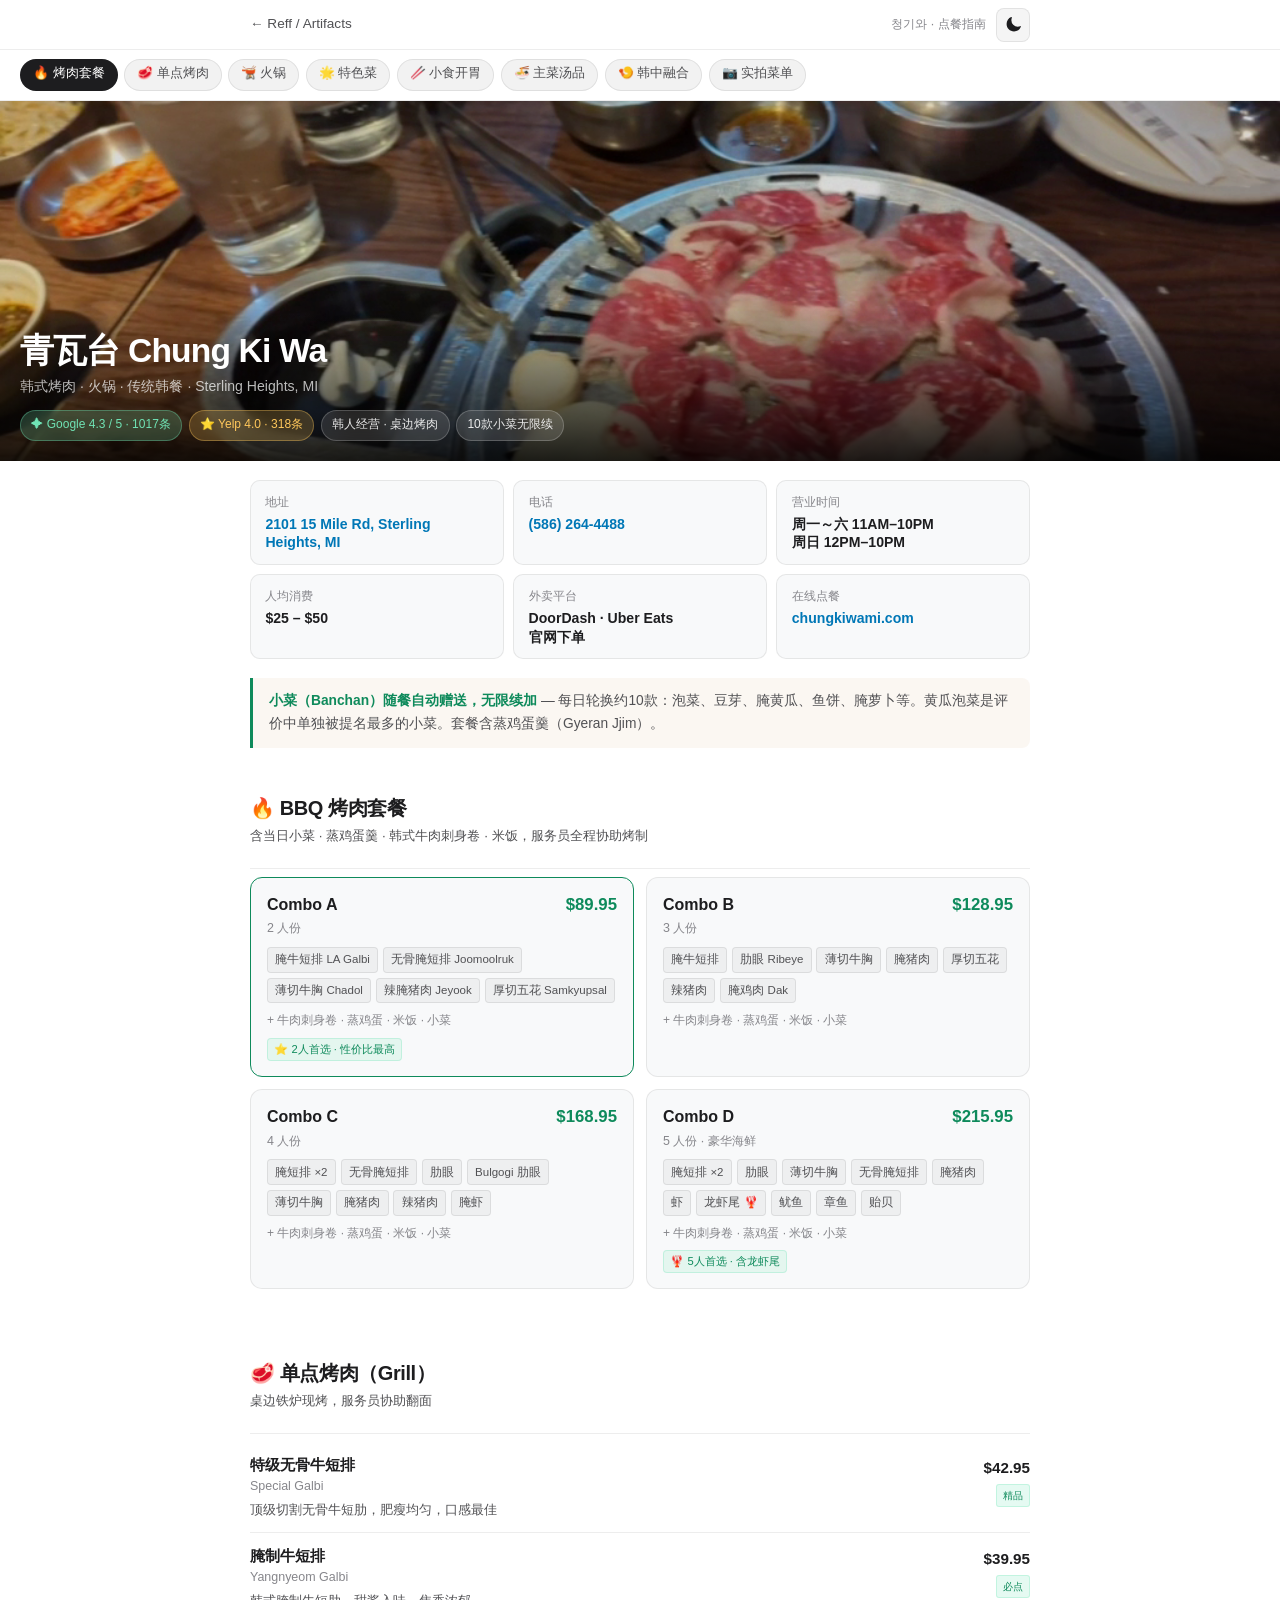
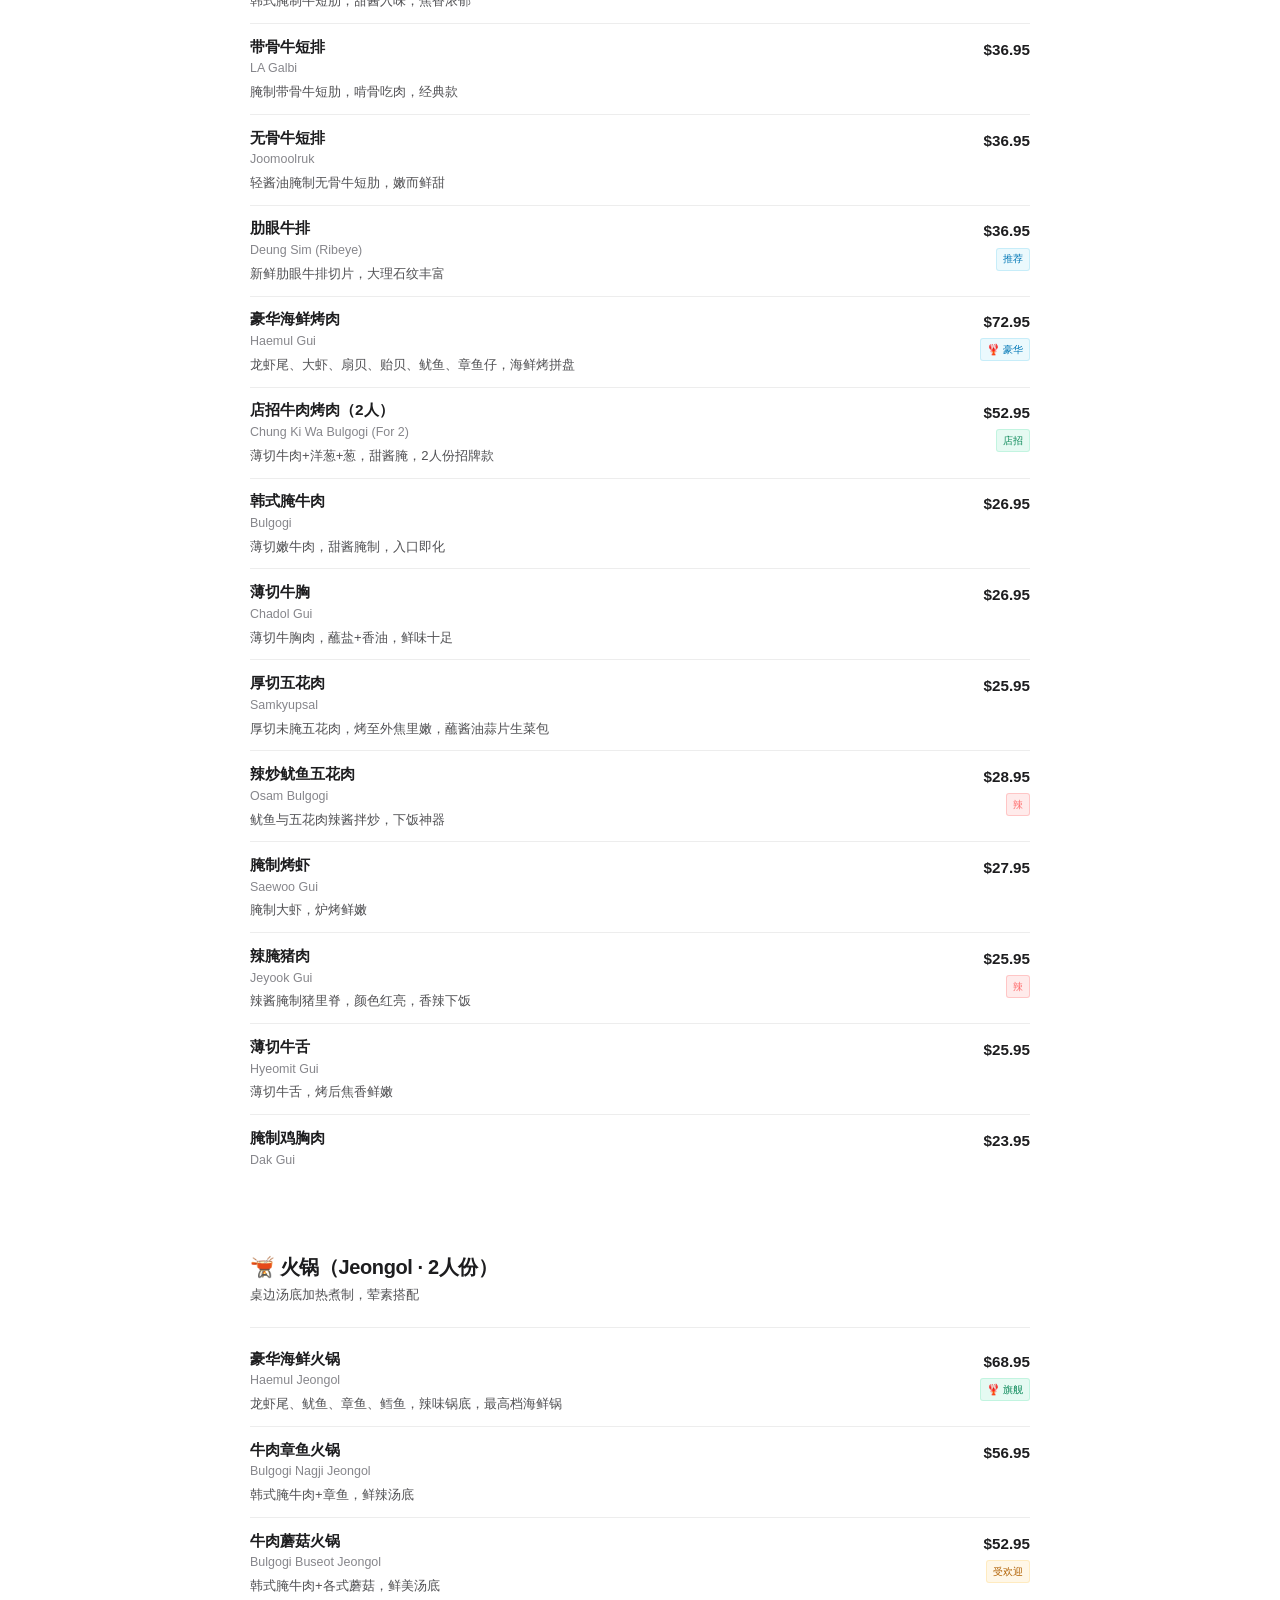
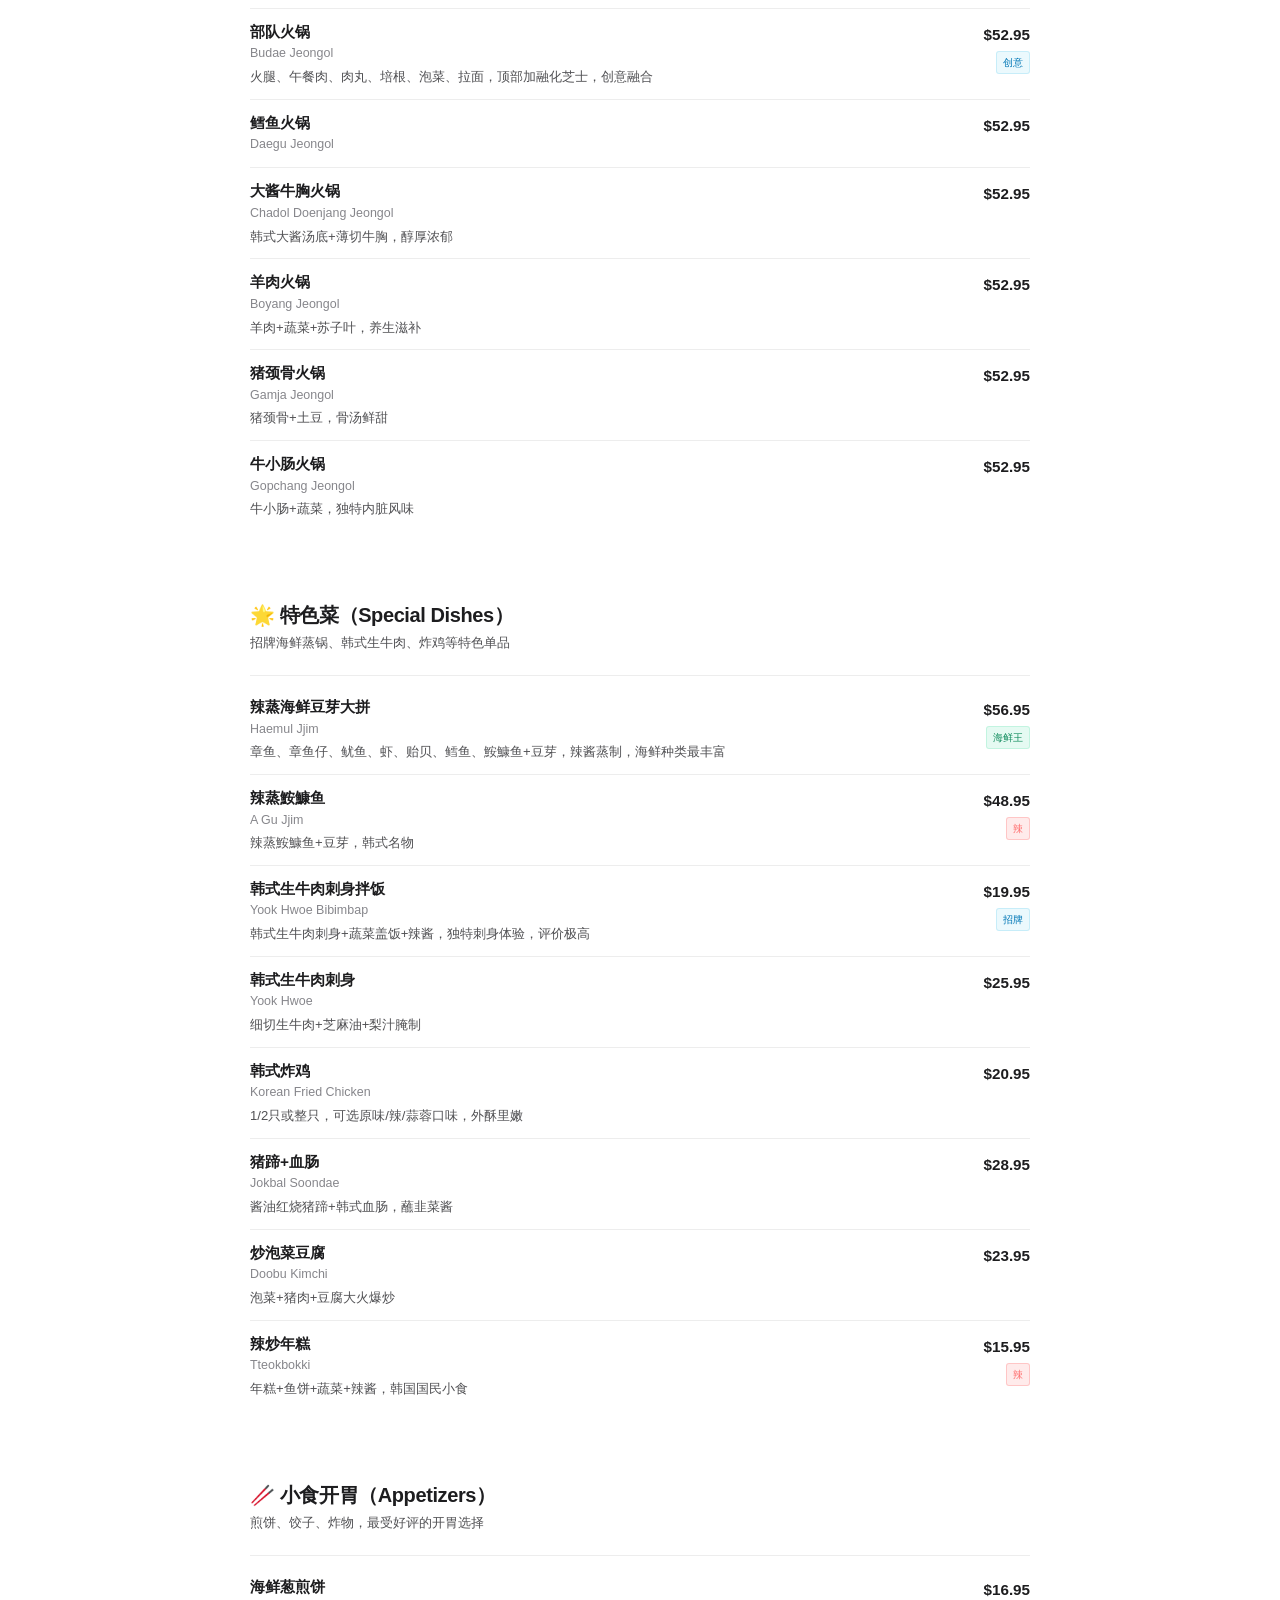
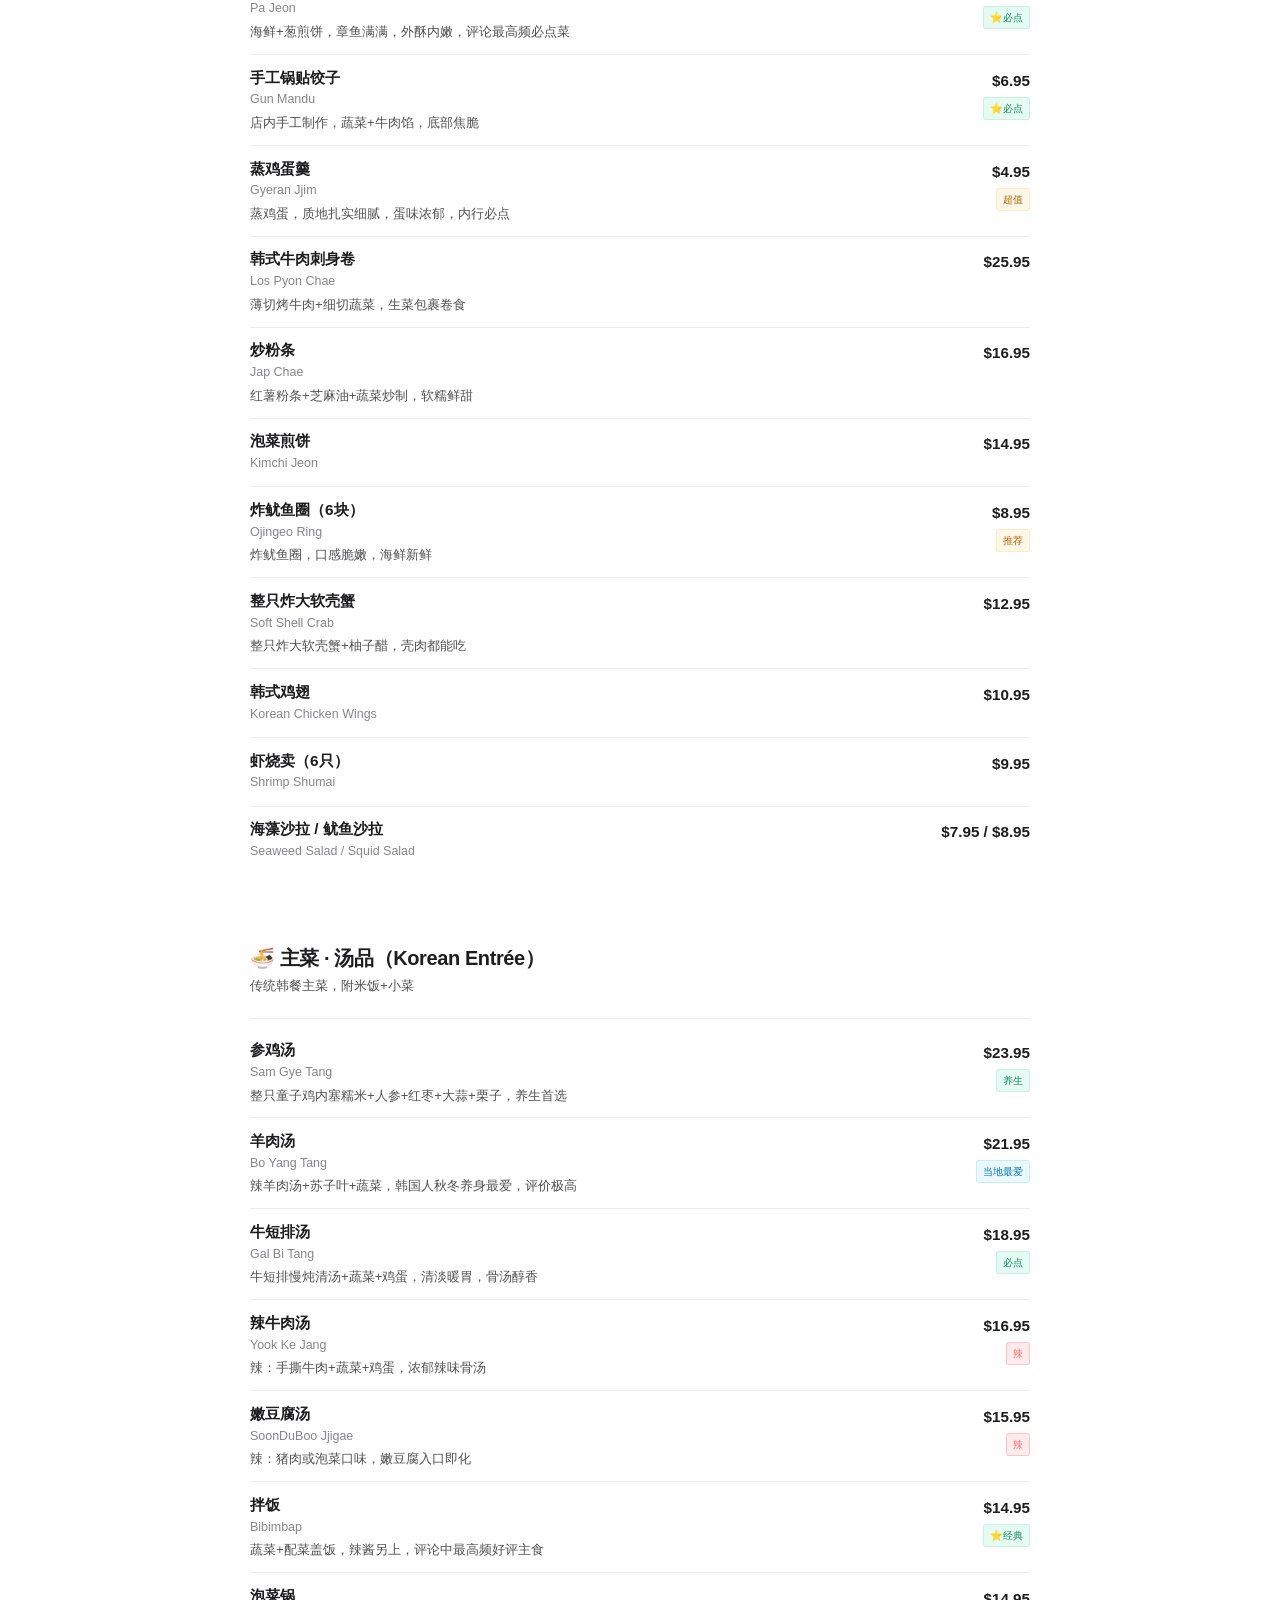
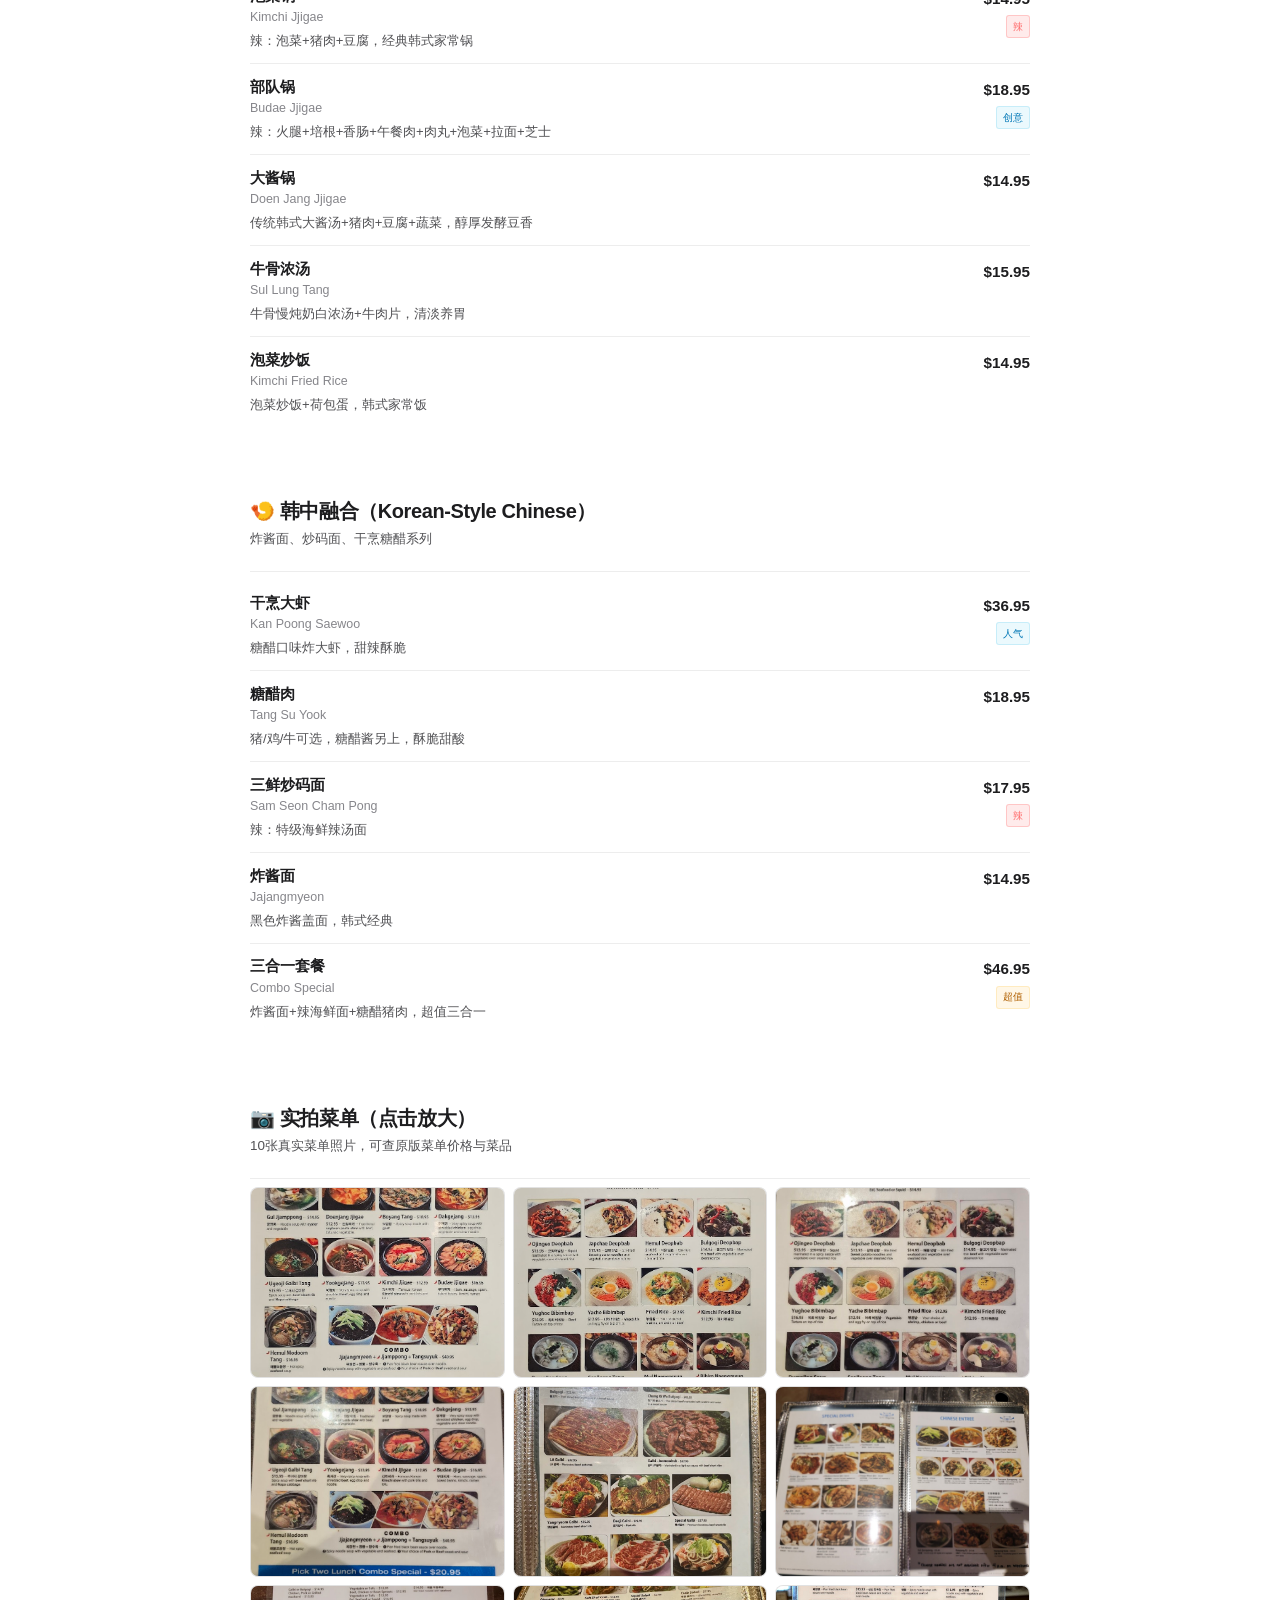
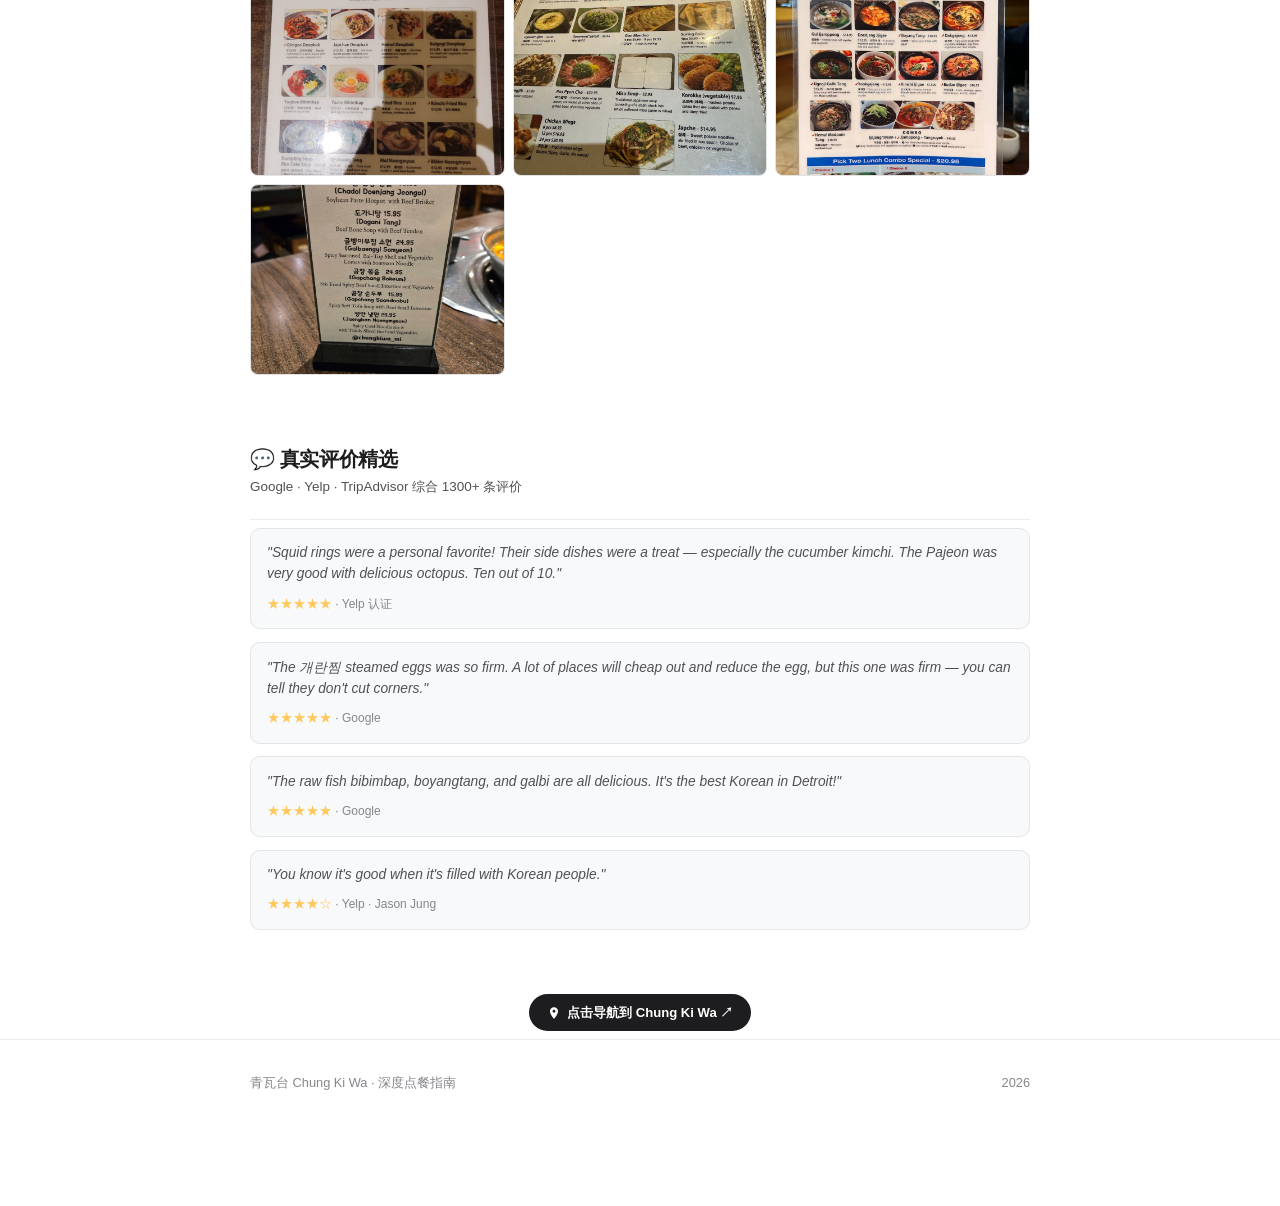
==== chung-ki-wa/index.html @ 8070918f "feat: Chung Ki Wa 青瓦台深度点餐指南 - 全菜单中文解析：烤肉套餐/单点烤肉/火锅/特色菜/小食/主菜/韩中融合 - 含完整价格与菜品描述，附英文原名对照 - 下载10张真实菜单实拍" ====
<!DOCTYPE html>
<html lang="zh-CN">
<head>
  <meta charset="UTF-8">
  <meta name="viewport" content="width=device-width, initial-scale=1.0, viewport-fit=cover">
  <title>青瓦台 Chung Ki Wa · 点餐深度指南</title>
  <meta name="description" content="青瓦台 Chung Ki Wa 韩式烤肉餐厅完整点餐指南，含全菜单中文解析、烤肉套餐推荐、真实菜单照片与必点菜品。">
  <link rel="stylesheet" href="../shared/theme.css">
  <script src="../shared/theme.js"></script>
  <style>
    * { box-sizing: border-box; margin: 0; padding: 0; }
    html { scroll-behavior: smooth; }
    body {
      background: var(--bg);
      color: var(--text);
      font-family: var(--font);
      font-size: 15px;
      line-height: 1.65;
      -webkit-font-smoothing: antialiased;
      padding-bottom: 5rem;
      transition: background-color 0.25s ease, color 0.25s ease;
    }
    ::selection { background: var(--accent); color: #000; }
    a { color: inherit; text-decoration: none; }
    .shell { max-width: 820px; margin: 0 auto; padding: 0 1.25rem; }

    /* Top Nav */
    nav.top-nav {
      position: sticky; top: 0; z-index: 60;
      background: var(--nav-bg);
      backdrop-filter: saturate(180%) blur(20px);
      -webkit-backdrop-filter: saturate(180%) blur(20px);
      border-bottom: 1px solid var(--hairline);
      height: 50px;
    }
    .nav-inner { height: 100%; display: flex; align-items: center; justify-content: space-between; gap: 0.75rem; }
    .back-link { display: inline-flex; align-items: center; gap: 0.45rem; font-size: 0.85rem; color: var(--text-dim); transition: color 0.15s; white-space: nowrap; }
    .back-link:hover { color: var(--text); }
    .nav-actions { display: flex; align-items: center; gap: 0.65rem; }
    .nav-badge { font-size: 0.78rem; color: var(--text-faint); white-space: nowrap; }

    /* Hero */
    .hero { position: relative; width: 100%; height: min(56vw, 360px); overflow: hidden; background: #050505; }
    .hero img { width: 100%; height: 100%; object-fit: cover; display: block; opacity: 0.85; }
    .hero-overlay {
      position: absolute; bottom: 0; left: 0; right: 0;
      padding: 1.5rem 1.25rem 1.25rem;
      background: linear-gradient(to top, rgba(0,0,0,0.85) 0%, transparent 100%);
    }
    .hero-title { font-size: clamp(1.4rem, 5vw, 2.1rem); font-weight: 700; letter-spacing: -0.025em; color: #fff; line-height: 1.15; }
    .hero-sub { font-size: 0.88rem; color: rgba(255,255,255,0.72); margin-top: 0.3rem; }
    .hero-badges { display: flex; flex-wrap: wrap; gap: 0.4rem; margin-top: 0.7rem; }
    .badge { display: inline-flex; align-items: center; gap: 0.3rem; background: rgba(255,255,255,0.12); backdrop-filter: blur(8px); -webkit-backdrop-filter: blur(8px); border: 1px solid rgba(255,255,255,0.2); border-radius: 20px; font-size: 0.75rem; color: rgba(255,255,255,0.9); padding: 0.28rem 0.65rem; white-space: nowrap; }
    .badge.green { background: rgba(112,227,181,0.2); border-color: rgba(112,227,181,0.35); color: #70e3b5; }
    .badge.amber { background: rgba(255,200,92,0.2); border-color: rgba(255,200,92,0.35); color: #ffc85c; }

    /* Tab Bar */
    .tab-bar { position: sticky; top: 50px; z-index: 50; background: var(--anchor-bar-bg); backdrop-filter: saturate(180%) blur(16px); -webkit-backdrop-filter: saturate(180%) blur(16px); border-bottom: 1px solid var(--hairline); padding: 0.55rem 0; }
    .tab-scroll { display: flex; gap: 0.4rem; overflow-x: auto; padding: 0 1.25rem; scroll-snap-type: x mandatory; -ms-overflow-style: none; scrollbar-width: none; }
    .tab-scroll::-webkit-scrollbar { display: none; }
    .tab-btn { display: inline-flex; align-items: center; justify-content: center; height: 32px; padding: 4px 12px 6px; white-space: nowrap; font-size: 0.8rem; font-weight: 500; border-radius: 20px; border: 1px solid var(--stroke); background: var(--anchor-pill-bg); color: var(--text-dim); cursor: pointer; transition: all 0.18s; scroll-snap-align: start; line-height: 1; }
    .tab-btn:hover { border-color: var(--stroke-hover); color: var(--text); }
    .tab-btn.active { background: var(--anchor-pill-active-bg); color: var(--anchor-pill-active-text); border-color: transparent; }

    /* Sections */
    .section-head { padding: 2rem 0 0.8rem; }
    .section-head h2 { font-size: 1.25rem; font-weight: 700; letter-spacing: -0.02em; color: var(--text); line-height: 1.25; }
    .section-head .sub { font-size: 0.84rem; color: var(--text-dim); margin-top: 0.25rem; }
    .divider { height: 1px; background: var(--hairline); margin: 0.5rem 0; }

    /* Info Grid */
    .info-grid { display: grid; grid-template-columns: 1fr 1fr; gap: 0.6rem; padding: 1.2rem 0; }
    @media (min-width: 520px) { .info-grid { grid-template-columns: repeat(3, 1fr); } }
    .info-card { background: var(--card-bg); border: 1px solid var(--stroke); border-radius: 10px; padding: 0.75rem 0.9rem; }
    .info-card .label { font-size: 0.72rem; color: var(--text-faint); margin-bottom: 0.2rem; }
    .info-card .value { font-size: 0.88rem; font-weight: 600; color: var(--text); line-height: 1.3; }
    .info-card .value a { color: var(--accent); }
    .info-card .value a:hover { text-decoration: underline; }

    /* Rec Banner */
    .rec-banner { background: var(--tip-bg); border-left: 3px solid var(--green); border-radius: 0 8px 8px 0; padding: 0.75rem 1rem; font-size: 0.86rem; color: var(--text-dim); margin-bottom: 1rem; }
    .rec-banner strong { color: var(--green); }

    /* Combo Cards */
    .combo-grid { display: grid; grid-template-columns: 1fr; gap: 0.75rem; margin-bottom: 1.5rem; }
    @media (min-width: 560px) { .combo-grid { grid-template-columns: 1fr 1fr; } }
    .combo-card { background: var(--card-bg); border: 1px solid var(--stroke); border-radius: 12px; overflow: hidden; transition: border-color 0.2s; }
    .combo-card:hover { border-color: var(--stroke-hover); }
    .combo-card.highlight { border-color: var(--green); }
    .combo-header { padding: 0.85rem 1rem 0.5rem; display: flex; align-items: baseline; justify-content: space-between; gap: 0.5rem; }
    .combo-name { font-size: 1rem; font-weight: 700; color: var(--text); }
    .combo-size { font-size: 0.78rem; color: var(--text-faint); }
    .combo-price { font-size: 1.05rem; font-weight: 700; color: var(--green); }
    .combo-body { padding: 0 1rem 0.9rem; }
    .combo-meats { display: flex; flex-wrap: wrap; gap: 0.3rem; margin-bottom: 0.5rem; }
    .meat-chip { font-size: 0.72rem; background: var(--surface); border: 1px solid var(--stroke); border-radius: 4px; padding: 0.15rem 0.45rem; color: var(--text-dim); }
    .combo-note { font-size: 0.75rem; color: var(--text-faint); }
    .rec-star { display: inline-flex; align-items: center; gap: 0.2rem; background: rgba(112,227,181,0.15); border: 1px solid rgba(112,227,181,0.3); border-radius: 4px; font-size: 0.7rem; color: var(--green); padding: 0.1rem 0.4rem; margin-top: 0.4rem; }

    /* Menu Items */
    .menu-section { margin-bottom: 2.5rem; }
    .menu-item { display: flex; align-items: flex-start; justify-content: space-between; gap: 0.75rem; padding: 0.8rem 0; border-bottom: 1px solid var(--hairline); }
    .menu-item:last-child { border-bottom: none; }
    .item-left { flex: 1; min-width: 0; }
    .item-name-zh { font-size: 0.96rem; font-weight: 600; color: var(--text); line-height: 1.3; }
    .item-name-en { font-size: 0.78rem; color: var(--text-faint); margin-top: 0.1rem; }
    .item-desc { font-size: 0.82rem; color: var(--text-dim); margin-top: 0.2rem; line-height: 1.45; }
    .item-right { text-align: right; flex-shrink: 0; }
    .item-price { font-size: 0.95rem; font-weight: 600; color: var(--text); white-space: nowrap; }
    .item-tag { display: inline-block; font-size: 0.65rem; border-radius: 3px; padding: 0.12rem 0.38rem; margin-top: 0.25rem; white-space: nowrap; }
    .tag-best { background: rgba(112,227,181,0.18); color: var(--green); border: 1px solid rgba(112,227,181,0.3); }
    .tag-spicy { background: rgba(255,90,90,0.12); color: #ff6b6b; border: 1px solid rgba(255,90,90,0.25); }
    .tag-value { background: rgba(255,200,92,0.15); color: var(--amber); border: 1px solid rgba(255,200,92,0.28); }
    .tag-special { background: rgba(92,200,236,0.12); color: var(--accent); border: 1px solid rgba(92,200,236,0.25); }

    /* Photo Grid */
    .photo-section { margin-bottom: 2.5rem; }
    .photo-grid { display: grid; grid-template-columns: repeat(2, 1fr); gap: 0.5rem; }
    @media (min-width: 520px) { .photo-grid { grid-template-columns: repeat(3, 1fr); } }
    .photo-item { aspect-ratio: 4/3; border-radius: 8px; overflow: hidden; background: var(--surface); border: 1px solid var(--stroke); cursor: pointer; }
    .photo-item img { width: 100%; height: 100%; object-fit: cover; display: block; transition: transform 0.3s ease; }
    .photo-item:hover img { transform: scale(1.04); }

    /* Lightbox */
    .lightbox { display: none; position: fixed; inset: 0; z-index: 999; background: rgba(0,0,0,0.92); align-items: center; justify-content: center; }
    .lightbox.open { display: flex; }
    .lightbox img { max-width: 95vw; max-height: 90vh; object-fit: contain; border-radius: 6px; }
    .lightbox-close { position: absolute; top: 1.2rem; right: 1.2rem; background: rgba(255,255,255,0.12); border: none; color: #fff; width: 36px; height: 36px; border-radius: 50%; font-size: 1.2rem; cursor: pointer; display: flex; align-items: center; justify-content: center; }
    .lightbox-prev, .lightbox-next { position: absolute; top: 50%; transform: translateY(-50%); background: rgba(255,255,255,0.12); border: none; color: #fff; width: 42px; height: 42px; border-radius: 50%; font-size: 1.4rem; cursor: pointer; display: flex; align-items: center; justify-content: center; }
    .lightbox-prev { left: 1rem; }
    .lightbox-next { right: 1rem; }

    /* Reviews */
    .review-list { display: flex; flex-direction: column; gap: 0.8rem; }
    .review-card { background: var(--card-bg); border: 1px solid var(--stroke); border-radius: 10px; padding: 0.85rem 1rem; }
    .review-text { font-size: 0.86rem; color: var(--text-dim); line-height: 1.55; font-style: italic; }
    .review-meta { font-size: 0.75rem; color: var(--text-faint); margin-top: 0.5rem; }
    .stars { color: #ffc85c; font-size: 0.8rem; }

    /* Footer */
    footer { border-top: 1px solid var(--hairline); padding: 2rem 0; font-size: 0.8rem; color: var(--text-faint); }
    .foot-content { display: flex; align-items: center; justify-content: space-between; }
    .map-btn { display: inline-flex; align-items: center; gap: 0.4rem; background: var(--btn-bg); color: var(--btn-text); font-size: 0.82rem; font-weight: 600; padding: 0.5rem 1.1rem; border-radius: 20px; transition: opacity 0.15s; }
    .map-btn:hover { opacity: 0.85; }
  </style>
</head>
<body>

  <nav class="top-nav">
    <div class="shell nav-inner">
      <a href="../" class="back-link">← Reff / Artifacts</a>
      <div class="nav-actions">
        <span class="nav-badge">청기와 · 点餐指南</span>
        <button class="theme-toggle" aria-label="切换深浅主题"></button>
      </div>
    </div>
  </nav>

  <div class="tab-bar">
    <div class="tab-scroll">
      <button class="tab-btn active" onclick="scrollToSection('section-combo')">🔥 烤肉套餐</button>
      <button class="tab-btn" onclick="scrollToSection('section-bbq')">🥩 单点烤肉</button>
      <button class="tab-btn" onclick="scrollToSection('section-hotpot')">🫕 火锅</button>
      <button class="tab-btn" onclick="scrollToSection('section-special')">🌟 特色菜</button>
      <button class="tab-btn" onclick="scrollToSection('section-apps')">🥢 小食开胃</button>
      <button class="tab-btn" onclick="scrollToSection('section-entree')">🍜 主菜汤品</button>
      <button class="tab-btn" onclick="scrollToSection('section-chinese')">🍤 韩中融合</button>
      <button class="tab-btn" onclick="scrollToSection('section-photos')">📷 实拍菜单</button>
    </div>
  </div>

  <div class="hero">
    <img src="./photos/restaurant-2.jpg" alt="青瓦台 Chung Ki Wa 韩式烤肉">
    <div class="hero-overlay">
      <div class="hero-title">青瓦台 Chung Ki Wa</div>
      <div class="hero-sub">韩式烤肉 · 火锅 · 传统韩餐 · Sterling Heights, MI</div>
      <div class="hero-badges">
        <span class="badge green">✦ Google 4.3 / 5 · 1017条</span>
        <span class="badge amber">⭐ Yelp 4.0 · 318条</span>
        <span class="badge">韩人经营 · 桌边烤肉</span>
        <span class="badge">10款小菜无限续</span>
      </div>
    </div>
  </div>

  <main>
    <div class="shell">

      <div class="info-grid">
        <div class="info-card">
          <div class="label">地址</div>
          <div class="value"><a href="https://www.google.com/maps/search/?api=1&query=Chung+Ki+Wa+2101+15+Mile+Rd+Sterling+Heights+MI" target="_blank">2101 15 Mile Rd, Sterling Heights, MI</a></div>
        </div>
        <div class="info-card">
          <div class="label">电话</div>
          <div class="value"><a href="tel:+15862644488">(586) 264-4488</a></div>
        </div>
        <div class="info-card">
          <div class="label">营业时间</div>
          <div class="value">周一～六 11AM–10PM<br>周日 12PM–10PM</div>
        </div>
        <div class="info-card">
          <div class="label">人均消费</div>
          <div class="value">$25 – $50</div>
        </div>
        <div class="info-card">
          <div class="label">外卖平台</div>
          <div class="value">DoorDash · Uber Eats<br>官网下单</div>
        </div>
        <div class="info-card">
          <div class="label">在线点餐</div>
          <div class="value"><a href="https://www.chungkiwami.com/order" target="_blank">chungkiwami.com</a></div>
        </div>
      </div>

      <div class="rec-banner">
        <strong>小菜（Banchan）随餐自动赠送，无限续加</strong> — 每日轮换约10款：泡菜、豆芽、腌黄瓜、鱼饼、腌萝卜等。黄瓜泡菜是评价中单独被提名最多的小菜。套餐含蒸鸡蛋羹（Gyeran Jjim）。
      </div>

      <!-- COMBO -->
      <section id="section-combo" class="menu-section">
        <div class="section-head">
          <h2>🔥 BBQ 烤肉套餐</h2>
          <div class="sub">含当日小菜 · 蒸鸡蛋羹 · 韩式牛肉刺身卷 · 米饭，服务员全程协助烤制</div>
        </div>
        <div class="divider"></div>
        <div class="combo-grid">
          <div class="combo-card highlight">
            <div class="combo-header">
              <div><div class="combo-name">Combo A</div><div class="combo-size">2 人份</div></div>
              <div class="combo-price">$89.95</div>
            </div>
            <div class="combo-body">
              <div class="combo-meats">
                <span class="meat-chip">腌牛短排 LA Galbi</span>
                <span class="meat-chip">无骨腌短排 Joomoolruk</span>
                <span class="meat-chip">薄切牛胸 Chadol</span>
                <span class="meat-chip">辣腌猪肉 Jeyook</span>
                <span class="meat-chip">厚切五花 Samkyupsal</span>
              </div>
              <div class="combo-note">+ 牛肉刺身卷 · 蒸鸡蛋 · 米饭 · 小菜</div>
              <div class="rec-star">⭐ 2人首选 · 性价比最高</div>
            </div>
          </div>

          <div class="combo-card">
            <div class="combo-header">
              <div><div class="combo-name">Combo B</div><div class="combo-size">3 人份</div></div>
              <div class="combo-price">$128.95</div>
            </div>
            <div class="combo-body">
              <div class="combo-meats">
                <span class="meat-chip">腌牛短排</span>
                <span class="meat-chip">肋眼 Ribeye</span>
                <span class="meat-chip">薄切牛胸</span>
                <span class="meat-chip">腌猪肉</span>
                <span class="meat-chip">厚切五花</span>
                <span class="meat-chip">辣猪肉</span>
                <span class="meat-chip">腌鸡肉 Dak</span>
              </div>
              <div class="combo-note">+ 牛肉刺身卷 · 蒸鸡蛋 · 米饭 · 小菜</div>
            </div>
          </div>

          <div class="combo-card">
            <div class="combo-header">
              <div><div class="combo-name">Combo C</div><div class="combo-size">4 人份</div></div>
              <div class="combo-price">$168.95</div>
            </div>
            <div class="combo-body">
              <div class="combo-meats">
                <span class="meat-chip">腌短排 ×2</span>
                <span class="meat-chip">无骨腌短排</span>
                <span class="meat-chip">肋眼</span>
                <span class="meat-chip">Bulgogi 肋眼</span>
                <span class="meat-chip">薄切牛胸</span>
                <span class="meat-chip">腌猪肉</span>
                <span class="meat-chip">辣猪肉</span>
                <span class="meat-chip">腌虾</span>
              </div>
              <div class="combo-note">+ 牛肉刺身卷 · 蒸鸡蛋 · 米饭 · 小菜</div>
            </div>
          </div>

          <div class="combo-card">
            <div class="combo-header">
              <div><div class="combo-name">Combo D</div><div class="combo-size">5 人份 · 豪华海鲜</div></div>
              <div class="combo-price">$215.95</div>
            </div>
            <div class="combo-body">
              <div class="combo-meats">
                <span class="meat-chip">腌短排 ×2</span>
                <span class="meat-chip">肋眼</span>
                <span class="meat-chip">薄切牛胸</span>
                <span class="meat-chip">无骨腌短排</span>
                <span class="meat-chip">腌猪肉</span>
                <span class="meat-chip">虾</span>
                <span class="meat-chip">龙虾尾 🦞</span>
                <span class="meat-chip">鱿鱼</span>
                <span class="meat-chip">章鱼</span>
                <span class="meat-chip">贻贝</span>
              </div>
              <div class="combo-note">+ 牛肉刺身卷 · 蒸鸡蛋 · 米饭 · 小菜</div>
              <div class="rec-star">🦞 5人首选 · 含龙虾尾</div>
            </div>
          </div>
        </div>
      </section>

      <!-- BBQ 单点 -->
      <section id="section-bbq" class="menu-section">
        <div class="section-head">
          <h2>🥩 单点烤肉（Grill）</h2>
          <div class="sub">桌边铁炉现烤，服务员协助翻面</div>
        </div>
        <div class="divider"></div>

        <div class="menu-item">
          <div class="item-left">
            <div class="item-name-zh">特级无骨牛短排</div>
            <div class="item-name-en">Special Galbi</div>
            <div class="item-desc">顶级切割无骨牛短肋，肥瘦均匀，口感最佳</div>
          </div>
          <div class="item-right"><div class="item-price">$42.95</div><div class="item-tag tag-best">精品</div></div>
        </div>

        <div class="menu-item">
          <div class="item-left">
            <div class="item-name-zh">腌制牛短排</div>
            <div class="item-name-en">Yangnyeom Galbi</div>
            <div class="item-desc">韩式腌制牛短肋，甜酱入味，焦香浓郁</div>
          </div>
          <div class="item-right"><div class="item-price">$39.95</div><div class="item-tag tag-best">必点</div></div>
        </div>

        <div class="menu-item">
          <div class="item-left">
            <div class="item-name-zh">带骨牛短排</div>
            <div class="item-name-en">LA Galbi</div>
            <div class="item-desc">腌制带骨牛短肋，啃骨吃肉，经典款</div>
          </div>
          <div class="item-right"><div class="item-price">$36.95</div></div>
        </div>

        <div class="menu-item">
          <div class="item-left">
            <div class="item-name-zh">无骨牛短排</div>
            <div class="item-name-en">Joomoolruk</div>
            <div class="item-desc">轻酱油腌制无骨牛短肋，嫩而鲜甜</div>
          </div>
          <div class="item-right"><div class="item-price">$36.95</div></div>
        </div>

        <div class="menu-item">
          <div class="item-left">
            <div class="item-name-zh">肋眼牛排</div>
            <div class="item-name-en">Deung Sim (Ribeye)</div>
            <div class="item-desc">新鲜肋眼牛排切片，大理石纹丰富</div>
          </div>
          <div class="item-right"><div class="item-price">$36.95</div><div class="item-tag tag-special">推荐</div></div>
        </div>

        <div class="menu-item">
          <div class="item-left">
            <div class="item-name-zh">豪华海鲜烤肉</div>
            <div class="item-name-en">Haemul Gui</div>
            <div class="item-desc">龙虾尾、大虾、扇贝、贻贝、鱿鱼、章鱼仔，海鲜烤拼盘</div>
          </div>
          <div class="item-right"><div class="item-price">$72.95</div><div class="item-tag tag-special">🦞 豪华</div></div>
        </div>

        <div class="menu-item">
          <div class="item-left">
            <div class="item-name-zh">店招牛肉烤肉（2人）</div>
            <div class="item-name-en">Chung Ki Wa Bulgogi (For 2)</div>
            <div class="item-desc">薄切牛肉+洋葱+葱，甜酱腌，2人份招牌款</div>
          </div>
          <div class="item-right"><div class="item-price">$52.95</div><div class="item-tag tag-best">店招</div></div>
        </div>

        <div class="menu-item">
          <div class="item-left">
            <div class="item-name-zh">韩式腌牛肉</div>
            <div class="item-name-en">Bulgogi</div>
            <div class="item-desc">薄切嫩牛肉，甜酱腌制，入口即化</div>
          </div>
          <div class="item-right"><div class="item-price">$26.95</div></div>
        </div>

        <div class="menu-item">
          <div class="item-left">
            <div class="item-name-zh">薄切牛胸</div>
            <div class="item-name-en">Chadol Gui</div>
            <div class="item-desc">薄切牛胸肉，蘸盐+香油，鲜味十足</div>
          </div>
          <div class="item-right"><div class="item-price">$26.95</div></div>
        </div>

        <div class="menu-item">
          <div class="item-left">
            <div class="item-name-zh">厚切五花肉</div>
            <div class="item-name-en">Samkyupsal</div>
            <div class="item-desc">厚切未腌五花肉，烤至外焦里嫩，蘸酱油蒜片生菜包</div>
          </div>
          <div class="item-right"><div class="item-price">$25.95</div></div>
        </div>

        <div class="menu-item">
          <div class="item-left">
            <div class="item-name-zh">辣炒鱿鱼五花肉</div>
            <div class="item-name-en">Osam Bulgogi</div>
            <div class="item-desc">鱿鱼与五花肉辣酱拌炒，下饭神器</div>
          </div>
          <div class="item-right"><div class="item-price">$28.95</div><div class="item-tag tag-spicy">辣</div></div>
        </div>

        <div class="menu-item">
          <div class="item-left">
            <div class="item-name-zh">腌制烤虾</div>
            <div class="item-name-en">Saewoo Gui</div>
            <div class="item-desc">腌制大虾，炉烤鲜嫩</div>
          </div>
          <div class="item-right"><div class="item-price">$27.95</div></div>
        </div>

        <div class="menu-item">
          <div class="item-left">
            <div class="item-name-zh">辣腌猪肉</div>
            <div class="item-name-en">Jeyook Gui</div>
            <div class="item-desc">辣酱腌制猪里脊，颜色红亮，香辣下饭</div>
          </div>
          <div class="item-right"><div class="item-price">$25.95</div><div class="item-tag tag-spicy">辣</div></div>
        </div>

        <div class="menu-item">
          <div class="item-left">
            <div class="item-name-zh">薄切牛舌</div>
            <div class="item-name-en">Hyeomit Gui</div>
            <div class="item-desc">薄切牛舌，烤后焦香鲜嫩</div>
          </div>
          <div class="item-right"><div class="item-price">$25.95</div></div>
        </div>

        <div class="menu-item">
          <div class="item-left">
            <div class="item-name-zh">腌制鸡胸肉</div>
            <div class="item-name-en">Dak Gui</div>
          </div>
          <div class="item-right"><div class="item-price">$23.95</div></div>
        </div>
      </section>

      <!-- 火锅 -->
      <section id="section-hotpot" class="menu-section">
        <div class="section-head">
          <h2>🫕 火锅（Jeongol · 2人份）</h2>
          <div class="sub">桌边汤底加热煮制，荤素搭配</div>
        </div>
        <div class="divider"></div>

        <div class="menu-item">
          <div class="item-left">
            <div class="item-name-zh">豪华海鲜火锅</div>
            <div class="item-name-en">Haemul Jeongol</div>
            <div class="item-desc">龙虾尾、鱿鱼、章鱼、鳕鱼，辣味锅底，最高档海鲜锅</div>
          </div>
          <div class="item-right"><div class="item-price">$68.95</div><div class="item-tag tag-best">🦞 旗舰</div></div>
        </div>

        <div class="menu-item">
          <div class="item-left">
            <div class="item-name-zh">牛肉章鱼火锅</div>
            <div class="item-name-en">Bulgogi Nagji Jeongol</div>
            <div class="item-desc">韩式腌牛肉+章鱼，鲜辣汤底</div>
          </div>
          <div class="item-right"><div class="item-price">$56.95</div></div>
        </div>

        <div class="menu-item">
          <div class="item-left">
            <div class="item-name-zh">牛肉蘑菇火锅</div>
            <div class="item-name-en">Bulgogi Buseot Jeongol</div>
            <div class="item-desc">韩式腌牛肉+各式蘑菇，鲜美汤底</div>
          </div>
          <div class="item-right"><div class="item-price">$52.95</div><div class="item-tag tag-value">受欢迎</div></div>
        </div>

        <div class="menu-item">
          <div class="item-left">
            <div class="item-name-zh">部队火锅</div>
            <div class="item-name-en">Budae Jeongol</div>
            <div class="item-desc">火腿、午餐肉、肉丸、培根、泡菜、拉面，顶部加融化芝士，创意融合</div>
          </div>
          <div class="item-right"><div class="item-price">$52.95</div><div class="item-tag tag-special">创意</div></div>
        </div>

        <div class="menu-item">
          <div class="item-left">
            <div class="item-name-zh">鳕鱼火锅</div>
            <div class="item-name-en">Daegu Jeongol</div>
          </div>
          <div class="item-right"><div class="item-price">$52.95</div></div>
        </div>

        <div class="menu-item">
          <div class="item-left">
            <div class="item-name-zh">大酱牛胸火锅</div>
            <div class="item-name-en">Chadol Doenjang Jeongol</div>
            <div class="item-desc">韩式大酱汤底+薄切牛胸，醇厚浓郁</div>
          </div>
          <div class="item-right"><div class="item-price">$52.95</div></div>
        </div>

        <div class="menu-item">
          <div class="item-left">
            <div class="item-name-zh">羊肉火锅</div>
            <div class="item-name-en">Boyang Jeongol</div>
            <div class="item-desc">羊肉+蔬菜+苏子叶，养生滋补</div>
          </div>
          <div class="item-right"><div class="item-price">$52.95</div></div>
        </div>

        <div class="menu-item">
          <div class="item-left">
            <div class="item-name-zh">猪颈骨火锅</div>
            <div class="item-name-en">Gamja Jeongol</div>
            <div class="item-desc">猪颈骨+土豆，骨汤鲜甜</div>
          </div>
          <div class="item-right"><div class="item-price">$52.95</div></div>
        </div>

        <div class="menu-item">
          <div class="item-left">
            <div class="item-name-zh">牛小肠火锅</div>
            <div class="item-name-en">Gopchang Jeongol</div>
            <div class="item-desc">牛小肠+蔬菜，独特内脏风味</div>
          </div>
          <div class="item-right"><div class="item-price">$52.95</div></div>
        </div>
      </section>

      <!-- 特色菜 -->
      <section id="section-special" class="menu-section">
        <div class="section-head">
          <h2>🌟 特色菜（Special Dishes）</h2>
          <div class="sub">招牌海鲜蒸锅、韩式生牛肉、炸鸡等特色单品</div>
        </div>
        <div class="divider"></div>

        <div class="menu-item">
          <div class="item-left">
            <div class="item-name-zh">辣蒸海鲜豆芽大拼</div>
            <div class="item-name-en">Haemul Jjim</div>
            <div class="item-desc">章鱼、章鱼仔、鱿鱼、虾、贻贝、鳕鱼、鮟鱇鱼+豆芽，辣酱蒸制，海鲜种类最丰富</div>
          </div>
          <div class="item-right"><div class="item-price">$56.95</div><div class="item-tag tag-best">海鲜王</div></div>
        </div>

        <div class="menu-item">
          <div class="item-left">
            <div class="item-name-zh">辣蒸鮟鱇鱼</div>
            <div class="item-name-en">A Gu Jjim</div>
            <div class="item-desc">辣蒸鮟鱇鱼+豆芽，韩式名物</div>
          </div>
          <div class="item-right"><div class="item-price">$48.95</div><div class="item-tag tag-spicy">辣</div></div>
        </div>

        <div class="menu-item">
          <div class="item-left">
            <div class="item-name-zh">韩式生牛肉刺身拌饭</div>
            <div class="item-name-en">Yook Hwoe Bibimbap</div>
            <div class="item-desc">韩式生牛肉刺身+蔬菜盖饭+辣酱，独特刺身体验，评价极高</div>
          </div>
          <div class="item-right"><div class="item-price">$19.95</div><div class="item-tag tag-special">招牌</div></div>
        </div>

        <div class="menu-item">
          <div class="item-left">
            <div class="item-name-zh">韩式生牛肉刺身</div>
            <div class="item-name-en">Yook Hwoe</div>
            <div class="item-desc">细切生牛肉+芝麻油+梨汁腌制</div>
          </div>
          <div class="item-right"><div class="item-price">$25.95</div></div>
        </div>

        <div class="menu-item">
          <div class="item-left">
            <div class="item-name-zh">韩式炸鸡</div>
            <div class="item-name-en">Korean Fried Chicken</div>
            <div class="item-desc">1/2只或整只，可选原味/辣/蒜蓉口味，外酥里嫩</div>
          </div>
          <div class="item-right"><div class="item-price">$20.95</div></div>
        </div>

        <div class="menu-item">
          <div class="item-left">
            <div class="item-name-zh">猪蹄+血肠</div>
            <div class="item-name-en">Jokbal Soondae</div>
            <div class="item-desc">酱油红烧猪蹄+韩式血肠，蘸韭菜酱</div>
          </div>
          <div class="item-right"><div class="item-price">$28.95</div></div>
        </div>

        <div class="menu-item">
          <div class="item-left">
            <div class="item-name-zh">炒泡菜豆腐</div>
            <div class="item-name-en">Doobu Kimchi</div>
            <div class="item-desc">泡菜+猪肉+豆腐大火爆炒</div>
          </div>
          <div class="item-right"><div class="item-price">$23.95</div></div>
        </div>

        <div class="menu-item">
          <div class="item-left">
            <div class="item-name-zh">辣炒年糕</div>
            <div class="item-name-en">Tteokbokki</div>
            <div class="item-desc">年糕+鱼饼+蔬菜+辣酱，韩国国民小食</div>
          </div>
          <div class="item-right"><div class="item-price">$15.95</div><div class="item-tag tag-spicy">辣</div></div>
        </div>
      </section>

      <!-- 小食 -->
      <section id="section-apps" class="menu-section">
        <div class="section-head">
          <h2>🥢 小食开胃（Appetizers）</h2>
          <div class="sub">煎饼、饺子、炸物，最受好评的开胃选择</div>
        </div>
        <div class="divider"></div>

        <div class="menu-item">
          <div class="item-left">
            <div class="item-name-zh">海鲜葱煎饼</div>
            <div class="item-name-en">Pa Jeon</div>
            <div class="item-desc">海鲜+葱煎饼，章鱼满满，外酥内嫩，评论最高频必点菜</div>
          </div>
          <div class="item-right"><div class="item-price">$16.95</div><div class="item-tag tag-best">⭐必点</div></div>
        </div>

        <div class="menu-item">
          <div class="item-left">
            <div class="item-name-zh">手工锅贴饺子</div>
            <div class="item-name-en">Gun Mandu</div>
            <div class="item-desc">店内手工制作，蔬菜+牛肉馅，底部焦脆</div>
          </div>
          <div class="item-right"><div class="item-price">$6.95</div><div class="item-tag tag-best">⭐必点</div></div>
        </div>

        <div class="menu-item">
          <div class="item-left">
            <div class="item-name-zh">蒸鸡蛋羹</div>
            <div class="item-name-en">Gyeran Jjim</div>
            <div class="item-desc">蒸鸡蛋，质地扎实细腻，蛋味浓郁，内行必点</div>
          </div>
          <div class="item-right"><div class="item-price">$4.95</div><div class="item-tag tag-value">超值</div></div>
        </div>

        <div class="menu-item">
          <div class="item-left">
            <div class="item-name-zh">韩式牛肉刺身卷</div>
            <div class="item-name-en">Los Pyon Chae</div>
            <div class="item-desc">薄切烤牛肉+细切蔬菜，生菜包裹卷食</div>
          </div>
          <div class="item-right"><div class="item-price">$25.95</div></div>
        </div>

        <div class="menu-item">
          <div class="item-left">
            <div class="item-name-zh">炒粉条</div>
            <div class="item-name-en">Jap Chae</div>
            <div class="item-desc">红薯粉条+芝麻油+蔬菜炒制，软糯鲜甜</div>
          </div>
          <div class="item-right"><div class="item-price">$16.95</div></div>
        </div>

        <div class="menu-item">
          <div class="item-left">
            <div class="item-name-zh">泡菜煎饼</div>
            <div class="item-name-en">Kimchi Jeon</div>
          </div>
          <div class="item-right"><div class="item-price">$14.95</div></div>
        </div>

        <div class="menu-item">
          <div class="item-left">
            <div class="item-name-zh">炸鱿鱼圈（6块）</div>
            <div class="item-name-en">Ojingeo Ring</div>
            <div class="item-desc">炸鱿鱼圈，口感脆嫩，海鲜新鲜</div>
          </div>
          <div class="item-right"><div class="item-price">$8.95</div><div class="item-tag tag-value">推荐</div></div>
        </div>

        <div class="menu-item">
          <div class="item-left">
            <div class="item-name-zh">整只炸大软壳蟹</div>
            <div class="item-name-en">Soft Shell Crab</div>
            <div class="item-desc">整只炸大软壳蟹+柚子醋，壳肉都能吃</div>
          </div>
          <div class="item-right"><div class="item-price">$12.95</div></div>
        </div>

        <div class="menu-item">
          <div class="item-left">
            <div class="item-name-zh">韩式鸡翅</div>
            <div class="item-name-en">Korean Chicken Wings</div>
          </div>
          <div class="item-right"><div class="item-price">$10.95</div></div>
        </div>

        <div class="menu-item">
          <div class="item-left">
            <div class="item-name-zh">虾烧卖（6只）</div>
            <div class="item-name-en">Shrimp Shumai</div>
          </div>
          <div class="item-right"><div class="item-price">$9.95</div></div>
        </div>

        <div class="menu-item">
          <div class="item-left">
            <div class="item-name-zh">海藻沙拉 / 鱿鱼沙拉</div>
            <div class="item-name-en">Seaweed Salad / Squid Salad</div>
          </div>
          <div class="item-right"><div class="item-price">$7.95 / $8.95</div></div>
        </div>
      </section>

      <!-- 主菜汤品 -->
      <section id="section-entree" class="menu-section">
        <div class="section-head">
          <h2>🍜 主菜 · 汤品（Korean Entrée）</h2>
          <div class="sub">传统韩餐主菜，附米饭+小菜</div>
        </div>
        <div class="divider"></div>

        <div class="menu-item">
          <div class="item-left">
            <div class="item-name-zh">参鸡汤</div>
            <div class="item-name-en">Sam Gye Tang</div>
            <div class="item-desc">整只童子鸡内塞糯米+人参+红枣+大蒜+栗子，养生首选</div>
          </div>
          <div class="item-right"><div class="item-price">$23.95</div><div class="item-tag tag-best">养生</div></div>
        </div>

        <div class="menu-item">
          <div class="item-left">
            <div class="item-name-zh">羊肉汤</div>
            <div class="item-name-en">Bo Yang Tang</div>
            <div class="item-desc">辣羊肉汤+苏子叶+蔬菜，韩国人秋冬养身最爱，评价极高</div>
          </div>
          <div class="item-right"><div class="item-price">$21.95</div><div class="item-tag tag-special">当地最爱</div></div>
        </div>

        <div class="menu-item">
          <div class="item-left">
            <div class="item-name-zh">牛短排汤</div>
            <div class="item-name-en">Gal Bi Tang</div>
            <div class="item-desc">牛短排慢炖清汤+蔬菜+鸡蛋，清淡暖胃，骨汤醇香</div>
          </div>
          <div class="item-right"><div class="item-price">$18.95</div><div class="item-tag tag-best">必点</div></div>
        </div>

        <div class="menu-item">
          <div class="item-left">
            <div class="item-name-zh">辣牛肉汤</div>
            <div class="item-name-en">Yook Ke Jang</div>
            <div class="item-desc">辣：手撕牛肉+蔬菜+鸡蛋，浓郁辣味骨汤</div>
          </div>
          <div class="item-right"><div class="item-price">$16.95</div><div class="item-tag tag-spicy">辣</div></div>
        </div>

        <div class="menu-item">
          <div class="item-left">
            <div class="item-name-zh">嫩豆腐汤</div>
            <div class="item-name-en">SoonDuBoo Jjigae</div>
            <div class="item-desc">辣：猪肉或泡菜口味，嫩豆腐入口即化</div>
          </div>
          <div class="item-right"><div class="item-price">$15.95</div><div class="item-tag tag-spicy">辣</div></div>
        </div>

        <div class="menu-item">
          <div class="item-left">
            <div class="item-name-zh">拌饭</div>
            <div class="item-name-en">Bibimbap</div>
            <div class="item-desc">蔬菜+配菜盖饭，辣酱另上，评论中最高频好评主食</div>
          </div>
          <div class="item-right"><div class="item-price">$14.95</div><div class="item-tag tag-best">⭐经典</div></div>
        </div>

        <div class="menu-item">
          <div class="item-left">
            <div class="item-name-zh">泡菜锅</div>
            <div class="item-name-en">Kimchi Jjigae</div>
            <div class="item-desc">辣：泡菜+猪肉+豆腐，经典韩式家常锅</div>
          </div>
          <div class="item-right"><div class="item-price">$14.95</div><div class="item-tag tag-spicy">辣</div></div>
        </div>

        <div class="menu-item">
          <div class="item-left">
            <div class="item-name-zh">部队锅</div>
            <div class="item-name-en">Budae Jjigae</div>
            <div class="item-desc">辣：火腿+培根+香肠+午餐肉+肉丸+泡菜+拉面+芝士</div>
          </div>
          <div class="item-right"><div class="item-price">$18.95</div><div class="item-tag tag-special">创意</div></div>
        </div>

        <div class="menu-item">
          <div class="item-left">
            <div class="item-name-zh">大酱锅</div>
            <div class="item-name-en">Doen Jang Jjigae</div>
            <div class="item-desc">传统韩式大酱汤+猪肉+豆腐+蔬菜，醇厚发酵豆香</div>
          </div>
          <div class="item-right"><div class="item-price">$14.95</div></div>
        </div>

        <div class="menu-item">
          <div class="item-left">
            <div class="item-name-zh">牛骨浓汤</div>
            <div class="item-name-en">Sul Lung Tang</div>
            <div class="item-desc">牛骨慢炖奶白浓汤+牛肉片，清淡养胃</div>
          </div>
          <div class="item-right"><div class="item-price">$15.95</div></div>
        </div>

        <div class="menu-item">
          <div class="item-left">
            <div class="item-name-zh">泡菜炒饭</div>
            <div class="item-name-en">Kimchi Fried Rice</div>
            <div class="item-desc">泡菜炒饭+荷包蛋，韩式家常饭</div>
          </div>
          <div class="item-right"><div class="item-price">$14.95</div></div>
        </div>
      </section>

      <!-- 韩中融合 -->
      <section id="section-chinese" class="menu-section">
        <div class="section-head">
          <h2>🍤 韩中融合（Korean-Style Chinese）</h2>
          <div class="sub">炸酱面、炒码面、干烹糖醋系列</div>
        </div>
        <div class="divider"></div>

        <div class="menu-item">
          <div class="item-left">
            <div class="item-name-zh">干烹大虾</div>
            <div class="item-name-en">Kan Poong Saewoo</div>
            <div class="item-desc">糖醋口味炸大虾，甜辣酥脆</div>
          </div>
          <div class="item-right"><div class="item-price">$36.95</div><div class="item-tag tag-special">人气</div></div>
        </div>

        <div class="menu-item">
          <div class="item-left">
            <div class="item-name-zh">糖醋肉</div>
            <div class="item-name-en">Tang Su Yook</div>
            <div class="item-desc">猪/鸡/牛可选，糖醋酱另上，酥脆甜酸</div>
          </div>
          <div class="item-right"><div class="item-price">$18.95</div></div>
        </div>

        <div class="menu-item">
          <div class="item-left">
            <div class="item-name-zh">三鲜炒码面</div>
            <div class="item-name-en">Sam Seon Cham Pong</div>
            <div class="item-desc">辣：特级海鲜辣汤面</div>
          </div>
          <div class="item-right"><div class="item-price">$17.95</div><div class="item-tag tag-spicy">辣</div></div>
        </div>

        <div class="menu-item">
          <div class="item-left">
            <div class="item-name-zh">炸酱面</div>
            <div class="item-name-en">Jajangmyeon</div>
            <div class="item-desc">黑色炸酱盖面，韩式经典</div>
          </div>
          <div class="item-right"><div class="item-price">$14.95</div></div>
        </div>

        <div class="menu-item">
          <div class="item-left">
            <div class="item-name-zh">三合一套餐</div>
            <div class="item-name-en">Combo Special</div>
            <div class="item-desc">炸酱面+辣海鲜面+糖醋猪肉，超值三合一</div>
          </div>
          <div class="item-right"><div class="item-price">$46.95</div><div class="item-tag tag-value">超值</div></div>
        </div>
      </section>

      <!-- 菜单实拍 -->
      <section id="section-photos" class="photo-section">
        <div class="section-head">
          <h2>📷 实拍菜单（点击放大）</h2>
          <div class="sub">10张真实菜单照片，可查原版菜单价格与菜品</div>
        </div>
        <div class="divider"></div>
        <div class="photo-grid">
          <div class="photo-item" onclick="openLightbox(0)"><img src="./photos/menu-1.jpg" alt="菜单1" loading="lazy"></div>
          <div class="photo-item" onclick="openLightbox(1)"><img src="./photos/menu-2.jpg" alt="菜单2" loading="lazy"></div>
          <div class="photo-item" onclick="openLightbox(2)"><img src="./photos/menu-3.jpg" alt="菜单3" loading="lazy"></div>
          <div class="photo-item" onclick="openLightbox(3)"><img src="./photos/menu-4.jpg" alt="菜单4" loading="lazy"></div>
          <div class="photo-item" onclick="openLightbox(4)"><img src="./photos/menu-5.jpg" alt="菜单5" loading="lazy"></div>
          <div class="photo-item" onclick="openLightbox(5)"><img src="./photos/menu-6.jpg" alt="菜单6" loading="lazy"></div>
          <div class="photo-item" onclick="openLightbox(6)"><img src="./photos/menu-7.jpg" alt="菜单7" loading="lazy"></div>
          <div class="photo-item" onclick="openLightbox(7)"><img src="./photos/menu-8.jpg" alt="菜单8" loading="lazy"></div>
          <div class="photo-item" onclick="openLightbox(8)"><img src="./photos/menu-9.jpg" alt="菜单9" loading="lazy"></div>
          <div class="photo-item" onclick="openLightbox(9)"><img src="./photos/menu-10.jpg" alt="菜单10" loading="lazy"></div>
        </div>
      </section>

      <!-- Reviews -->
      <section class="menu-section">
        <div class="section-head">
          <h2>💬 真实评价精选</h2>
          <div class="sub">Google · Yelp · TripAdvisor 综合 1300+ 条评价</div>
        </div>
        <div class="divider"></div>
        <div class="review-list">
          <div class="review-card">
            <div class="review-text">"Squid rings were a personal favorite! Their side dishes were a treat — especially the cucumber kimchi. The Pajeon was very good with delicious octopus. Ten out of 10."</div>
            <div class="review-meta"><span class="stars">★★★★★</span> · Yelp 认证</div>
          </div>
          <div class="review-card">
            <div class="review-text">"The 개란찜 steamed eggs was so firm. A lot of places will cheap out and reduce the egg, but this one was firm — you can tell they don't cut corners."</div>
            <div class="review-meta"><span class="stars">★★★★★</span> · Google</div>
          </div>
          <div class="review-card">
            <div class="review-text">"The raw fish bibimbap, boyangtang, and galbi are all delicious. It's the best Korean in Detroit!"</div>
            <div class="review-meta"><span class="stars">★★★★★</span> · Google</div>
          </div>
          <div class="review-card">
            <div class="review-text">"You know it's good when it's filled with Korean people."</div>
            <div class="review-meta"><span class="stars">★★★★☆</span> · Yelp · Jason Jung</div>
          </div>
        </div>
      </section>

      <div style="text-align:center; padding: 1.5rem 0 0.5rem;">
        <a href="https://www.google.com/maps/search/?api=1&query=Chung+Ki+Wa+2101+15+Mile+Rd+Sterling+Heights+MI" target="_blank" class="map-btn">
          <svg width="14" height="14" viewBox="0 0 24 24" fill="currentColor"><path d="M12 2C8.13 2 5 5.13 5 9c0 5.25 7 13 7 13s7-7.75 7-13c0-3.87-3.13-7-7-7zm0 9.5c-1.38 0-2.5-1.12-2.5-2.5s1.12-2.5 2.5-2.5 2.5 1.12 2.5 2.5-1.12 2.5-2.5 2.5z"/></svg>
          点击导航到 Chung Ki Wa ↗
        </a>
      </div>

    </div>
  </main>

  <footer>
    <div class="shell foot-content">
      <span>青瓦台 Chung Ki Wa · 深度点餐指南</span>
      <span>2026</span>
    </div>
  </footer>

  <!-- Lightbox -->
  <div class="lightbox" id="lightbox" onclick="closeLightbox(event)">
    <button class="lightbox-close" onclick="document.getElementById('lightbox').classList.remove('open')">✕</button>
    <button class="lightbox-prev" onclick="navLightbox(-1); event.stopPropagation()">‹</button>
    <img id="lightbox-img" src="" alt="菜单大图">
    <button class="lightbox-next" onclick="navLightbox(1); event.stopPropagation()">›</button>
  </div>

  <script>
    function scrollToSection(id) {
      const el = document.getElementById(id);
      if (!el) return;
      const top = el.getBoundingClientRect().top + window.scrollY - 104;
      window.scrollTo({ top, behavior: 'smooth' });
    }

    // Active tab tracking
    const sectionIds = ['section-combo','section-bbq','section-hotpot','section-special','section-apps','section-entree','section-chinese','section-photos'];
    const tabBtns = document.querySelectorAll('.tab-btn');
    window.addEventListener('scroll', () => {
      let current = sectionIds[0];
      sectionIds.forEach(id => {
        const el = document.getElementById(id);
        if (el && el.getBoundingClientRect().top - 130 <= 0) current = id;
      });
      tabBtns.forEach((btn, i) => {
        const isActive = sectionIds[i] === current;
        btn.classList.toggle('active', isActive);
        if (isActive) btn.scrollIntoView({ behavior: 'smooth', block: 'nearest', inline: 'center' });
      });
    }, { passive: true });

    // Lightbox
    const menuPhotos = Array.from({length: 10}, (_, i) => `./photos/menu-${i+1}.jpg`);
    let currentPhoto = 0;
    function openLightbox(idx) {
      currentPhoto = idx;
      document.getElementById('lightbox-img').src = menuPhotos[idx];
      document.getElementById('lightbox').classList.add('open');
    }
    function closeLightbox(e) {
      if (e && e.target !== document.getElementById('lightbox')) return;
      document.getElementById('lightbox').classList.remove('open');
    }
    function navLightbox(dir) {
      currentPhoto = (currentPhoto + dir + menuPhotos.length) % menuPhotos.length;
      document.getElementById('lightbox-img').src = menuPhotos[currentPhoto];
    }
    document.addEventListener('keydown', e => {
      if (e.key === 'Escape') document.getElementById('lightbox').classList.remove('open');
      if (e.key === 'ArrowRight') navLightbox(1);
      if (e.key === 'ArrowLeft') navLightbox(-1);
    });
  </script>
</body>
</html>
---- shared/theme.css ----
/* Reff Artifacts - Universal Shared Theme System */

/* 1. Default Dark Baseline (OLED Pure Black) */
:root {
  --bg: #000000;
  --card: #0c0c0d;
  --card-bg: #0a0a0b;
  --card-hover: #121214;
  --surface: rgba(255, 255, 255, 0.04);
  --stroke: rgba(255, 255, 255, 0.08);
  --stroke-hover: rgba(255, 255, 255, 0.16);
  --hairline: rgba(255, 255, 255, 0.06);

  --text: #f5f5f7;
  --text-dim: rgba(245, 245, 247, 0.68);
  --text-faint: rgba(245, 245, 247, 0.42);

  --btn-bg: #f5f5f7;
  --btn-text: #000000;

  --anchor-pill-bg: rgba(255, 255, 255, 0.05);
  --anchor-pill-active-bg: #f5f5f7;
  --anchor-pill-active-text: #000000;

  --accent: #5cc8ec;
  --green: #70e3b5;
  --amber: #ffc85c;
  --tip-bg: rgba(255, 200, 92, 0.04);
  --tip-border: var(--amber);

  --nav-bg: rgba(0, 0, 0, 0.85);
  --anchor-bar-bg: rgba(0, 0, 0, 0.92);

  --font: -apple-system, BlinkMacSystemFont, "SF Pro Display", "SF Pro Text", "PingFang SC", "Hiragino Sans GB", "Microsoft YaHei", sans-serif;
}

/* 2. System Light Preference (Auto Follow System) */
@media (prefers-color-scheme: light) {
  :root:not([data-theme="dark"]) {
    --bg: #ffffff;
    --card: #f8f9fa;
    --card-bg: #f8f9fa;
    --card-hover: #f1f3f5;
    --surface: rgba(0, 0, 0, 0.04);
    --stroke: rgba(0, 0, 0, 0.08);
    --stroke-hover: rgba(0, 0, 0, 0.16);
    --hairline: rgba(0, 0, 0, 0.07);

    --text: #1d1d1f;
    --text-dim: #515154;
    --text-faint: #86868b;

    --btn-bg: #1d1d1f;
    --btn-text: #ffffff;

    --anchor-pill-bg: rgba(0, 0, 0, 0.05);
    --anchor-pill-active-bg: #1d1d1f;
    --anchor-pill-active-text: #ffffff;

    --accent: #0077b6;
    --green: #0e8a5b;
    --amber: #b06000;
    --tip-bg: rgba(176, 96, 0, 0.05);
    --tip-border: #b06000;

    --nav-bg: rgba(255, 255, 255, 0.85);
    --anchor-bar-bg: rgba(255, 255, 255, 0.92);
  }
}

/* 3. System Dark Preference (Auto Follow System) */
@media (prefers-color-scheme: dark) {
  :root:not([data-theme="light"]) {
    --bg: #000000;
    --card: #0c0c0d;
    --card-bg: #0a0a0b;
    --card-hover: #121214;
    --surface: rgba(255, 255, 255, 0.04);
    --stroke: rgba(255, 255, 255, 0.08);
    --stroke-hover: rgba(255, 255, 255, 0.16);
    --hairline: rgba(255, 255, 255, 0.06);

    --text: #f5f5f7;
    --text-dim: rgba(245, 245, 247, 0.68);
    --text-faint: rgba(245, 245, 247, 0.42);

    --btn-bg: #f5f5f7;
    --btn-text: #000000;

    --anchor-pill-bg: rgba(255, 255, 255, 0.05);
    --anchor-pill-active-bg: #f5f5f7;
    --anchor-pill-active-text: #000000;

    --accent: #5cc8ec;
    --green: #70e3b5;
    --amber: #ffc85c;
    --tip-bg: rgba(255, 200, 92, 0.04);
    --tip-border: var(--amber);

    --nav-bg: rgba(0, 0, 0, 0.85);
    --anchor-bar-bg: rgba(0, 0, 0, 0.92);
  }
}

/* 4. Manual Forced Light Mode */
html[data-theme="light"] {
  --bg: #ffffff;
  --card: #f8f9fa;
  --card-bg: #f8f9fa;
  --card-hover: #f1f3f5;
  --surface: rgba(0, 0, 0, 0.04);
  --stroke: rgba(0, 0, 0, 0.08);
  --stroke-hover: rgba(0, 0, 0, 0.16);
  --hairline: rgba(0, 0, 0, 0.07);

  --text: #1d1d1f;
  --text-dim: #515154;
  --text-faint: #86868b;

  --btn-bg: #1d1d1f;
  --btn-text: #ffffff;

  --anchor-pill-bg: rgba(0, 0, 0, 0.05);
  --anchor-pill-active-bg: #1d1d1f;
  --anchor-pill-active-text: #ffffff;

  --accent: #0077b6;
  --green: #0e8a5b;
  --amber: #b06000;
  --tip-bg: rgba(176, 96, 0, 0.05);
  --tip-border: #b06000;

  --nav-bg: rgba(255, 255, 255, 0.85);
  --anchor-bar-bg: rgba(255, 255, 255, 0.92);
}

/* 5. Manual Forced Dark Mode */
html[data-theme="dark"] {
  --bg: #000000;
  --card: #0c0c0d;
  --card-bg: #0a0a0b;
  --card-hover: #121214;
  --surface: rgba(255, 255, 255, 0.04);
  --stroke: rgba(255, 255, 255, 0.08);
  --stroke-hover: rgba(255, 255, 255, 0.16);
  --hairline: rgba(255, 255, 255, 0.06);

  --text: #f5f5f7;
  --text-dim: rgba(245, 245, 247, 0.68);
  --text-faint: rgba(245, 245, 247, 0.42);

  --btn-bg: #f5f5f7;
  --btn-text: #000000;

  --anchor-pill-bg: rgba(255, 255, 255, 0.05);
  --anchor-pill-active-bg: #f5f5f7;
  --anchor-pill-active-text: #000000;

  --accent: #5cc8ec;
  --green: #70e3b5;
  --amber: #ffc85c;
  --tip-bg: rgba(255, 200, 92, 0.04);
  --tip-border: var(--amber);

  --nav-bg: rgba(0, 0, 0, 0.85);
  --anchor-bar-bg: rgba(0, 0, 0, 0.92);
}

/* Shared Toggle Button Styling */
.theme-toggle {
  background: var(--surface);
  border: 1px solid var(--stroke);
  color: var(--text);
  cursor: pointer;
  width: 34px;
  height: 34px;
  border-radius: 8px;
  display: inline-flex;
  align-items: center;
  justify-content: center;
  transition: border-color 0.2s ease, background-color 0.2s ease, color 0.2s ease;
  padding: 0;
  flex-shrink: 0;
}

.theme-toggle:hover {
  border-color: var(--stroke-hover);
  color: var(--accent);
}

.theme-toggle svg {
  width: 17px;
  height: 17px;
  fill: currentColor;
  display: block;
}
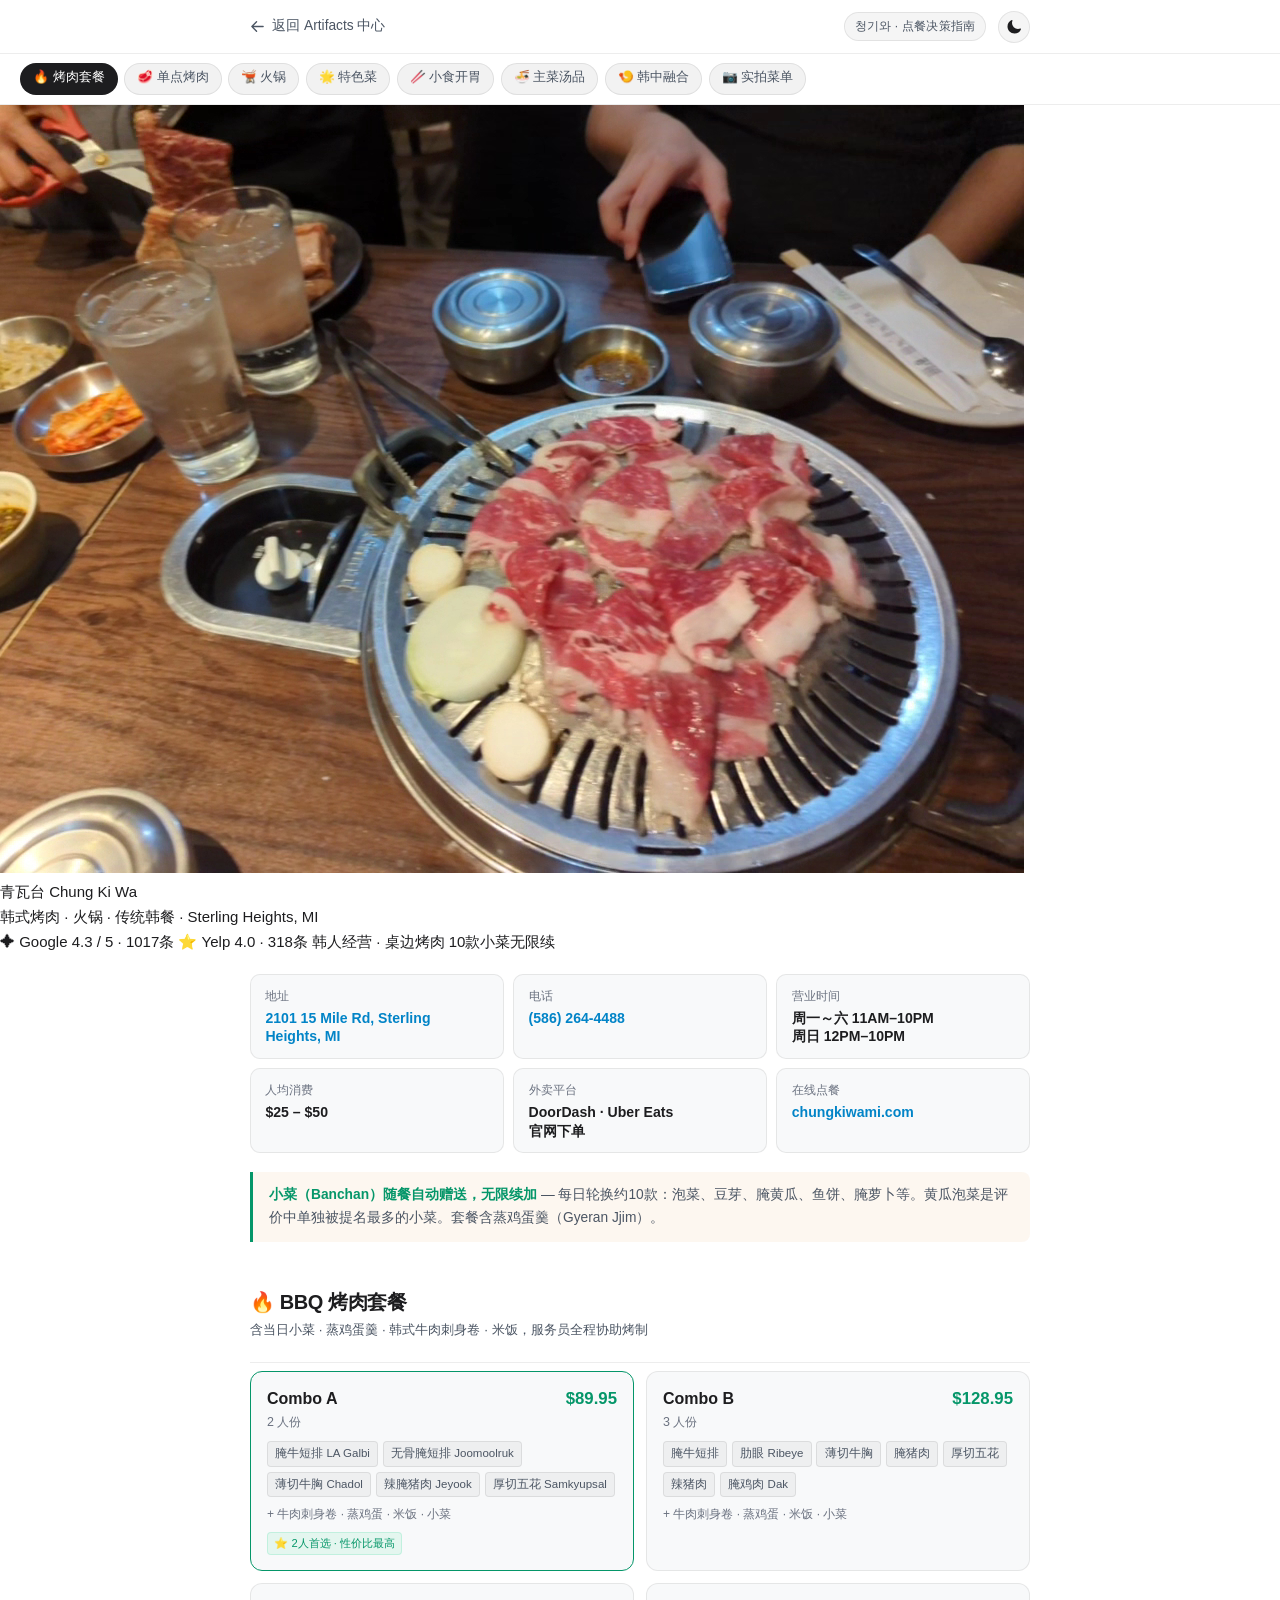
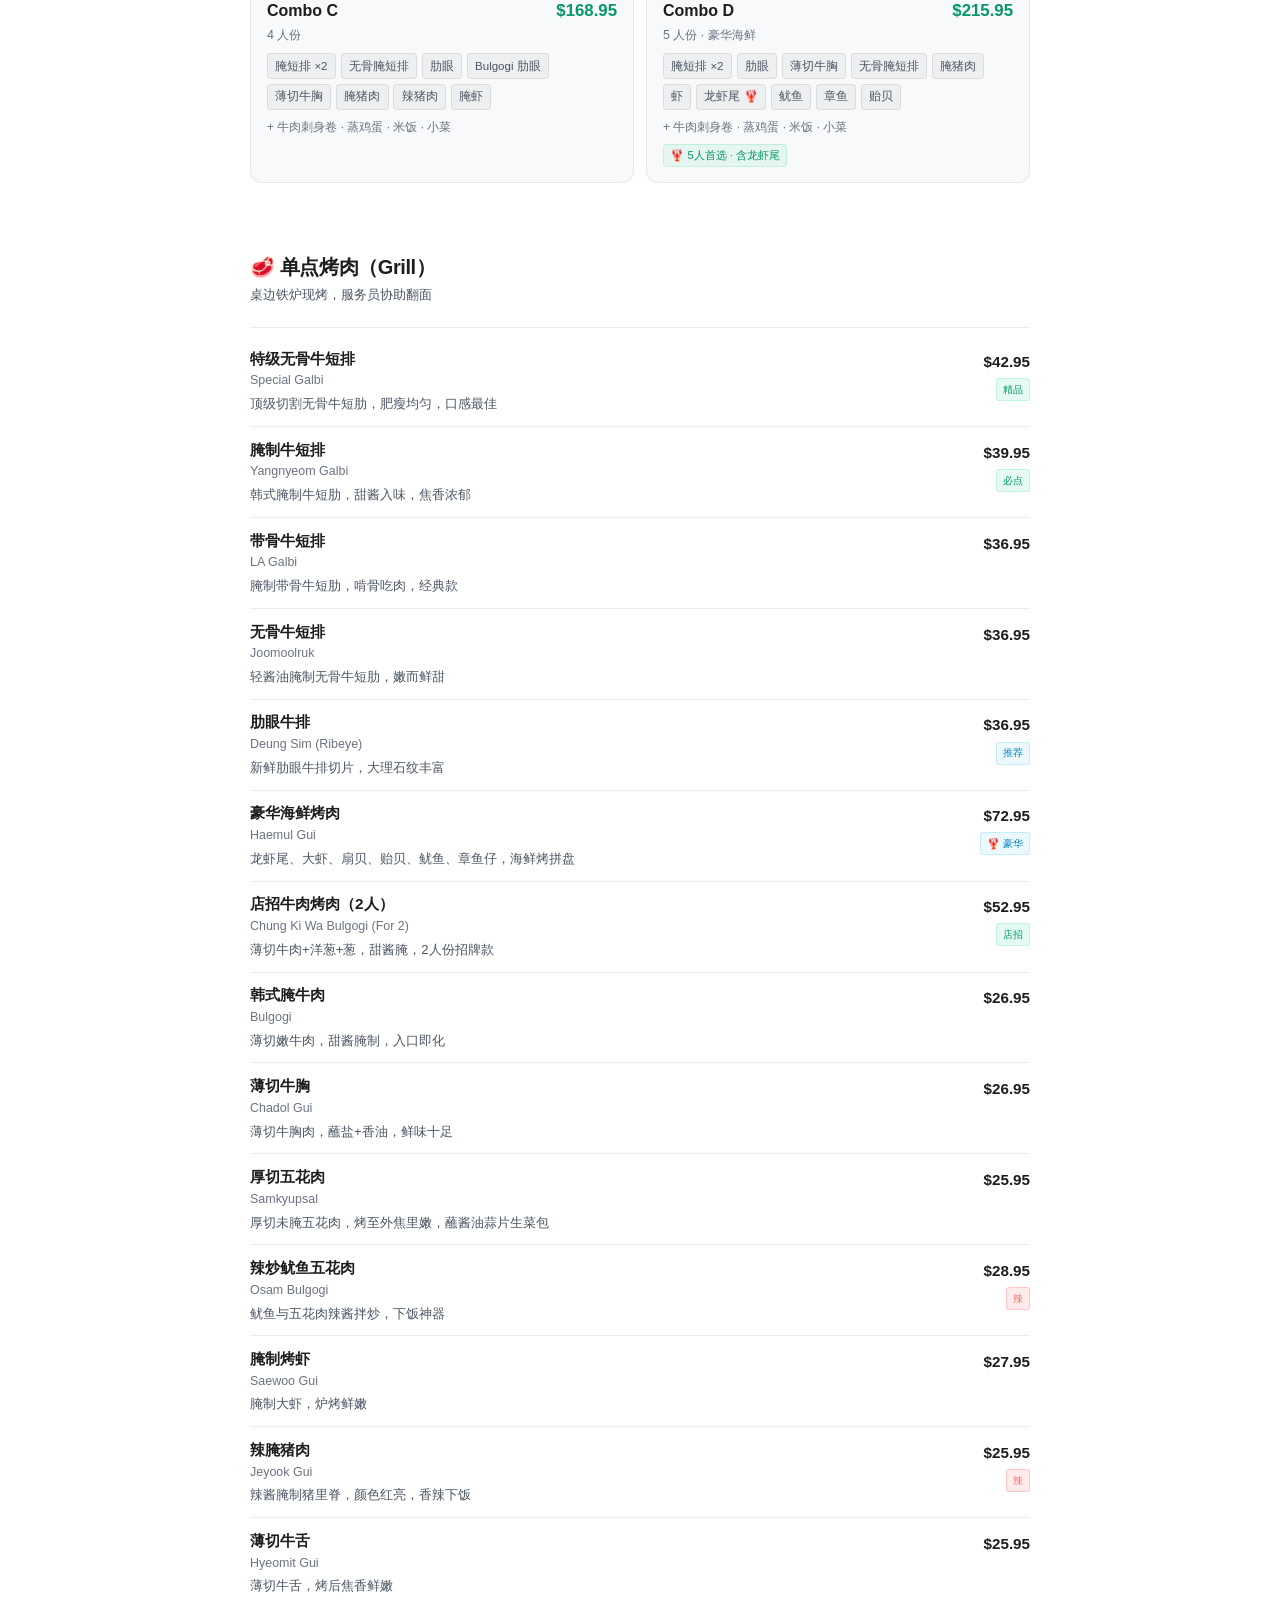
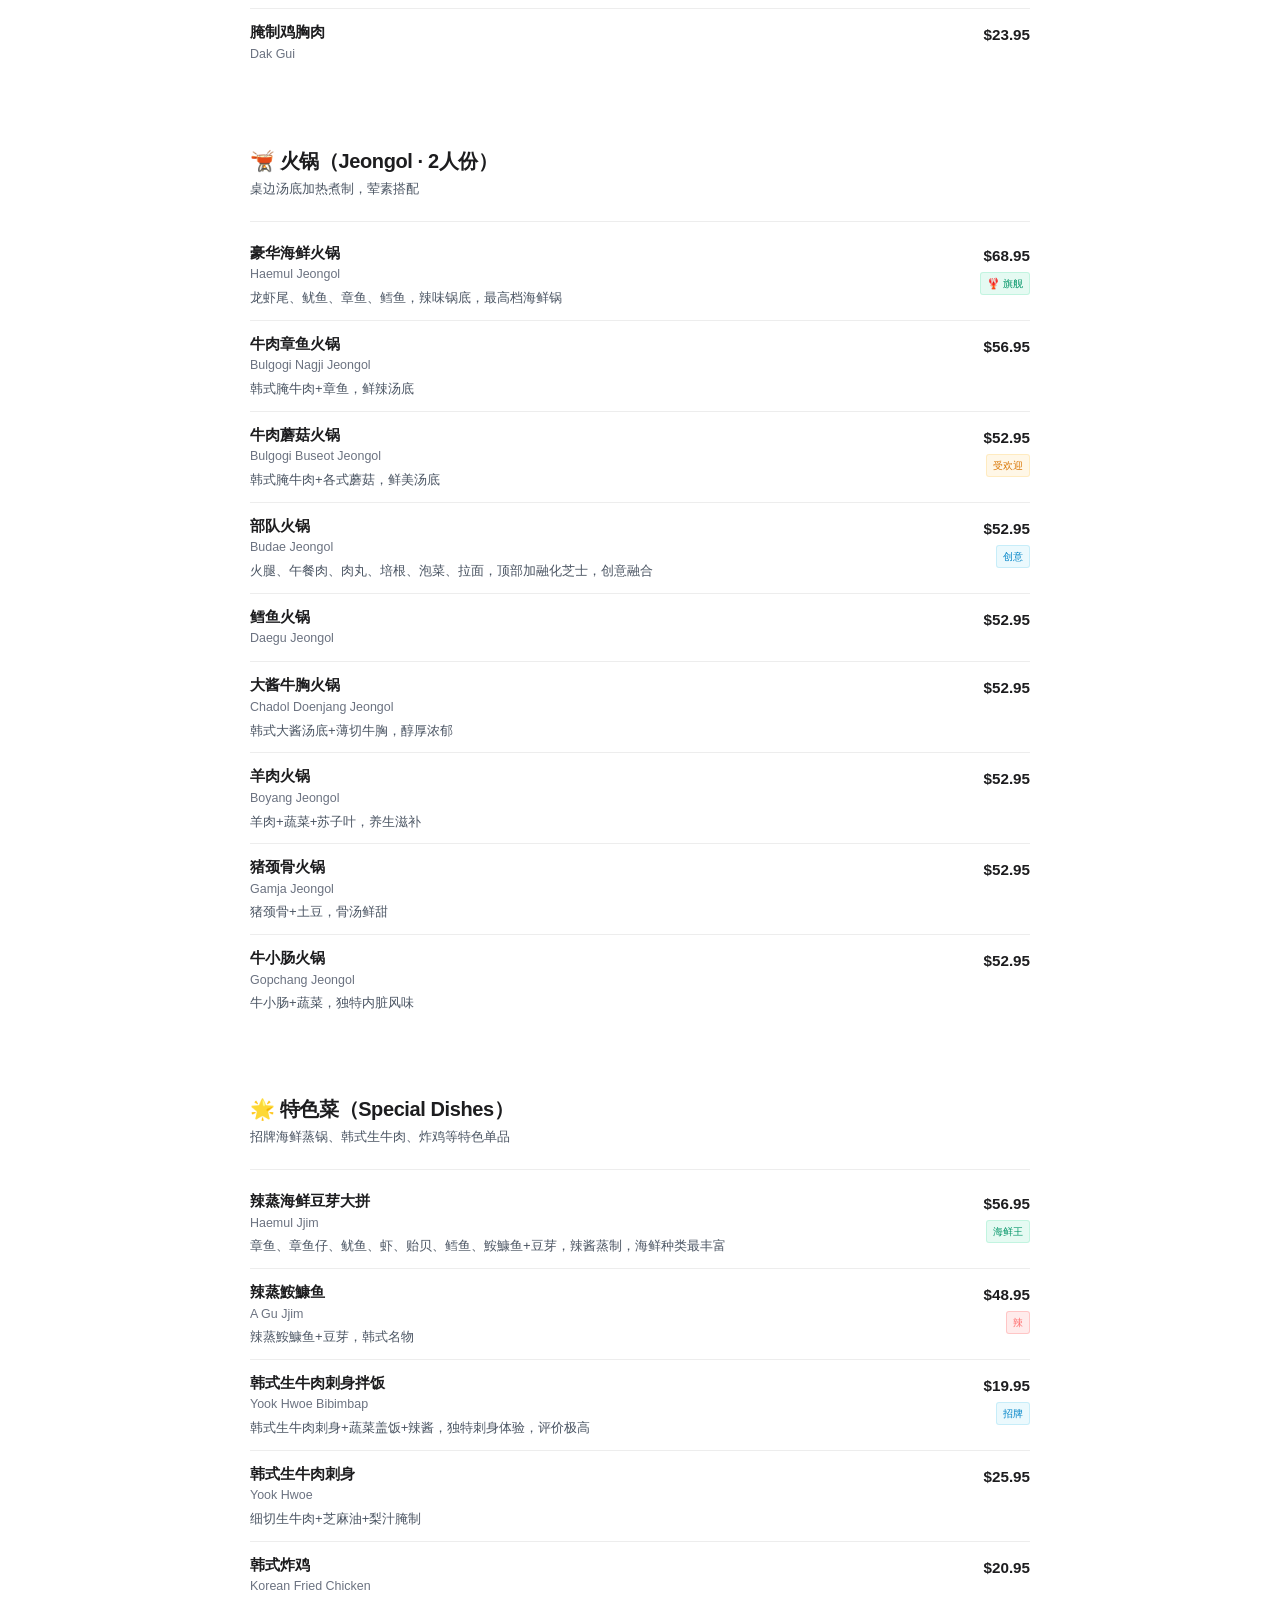
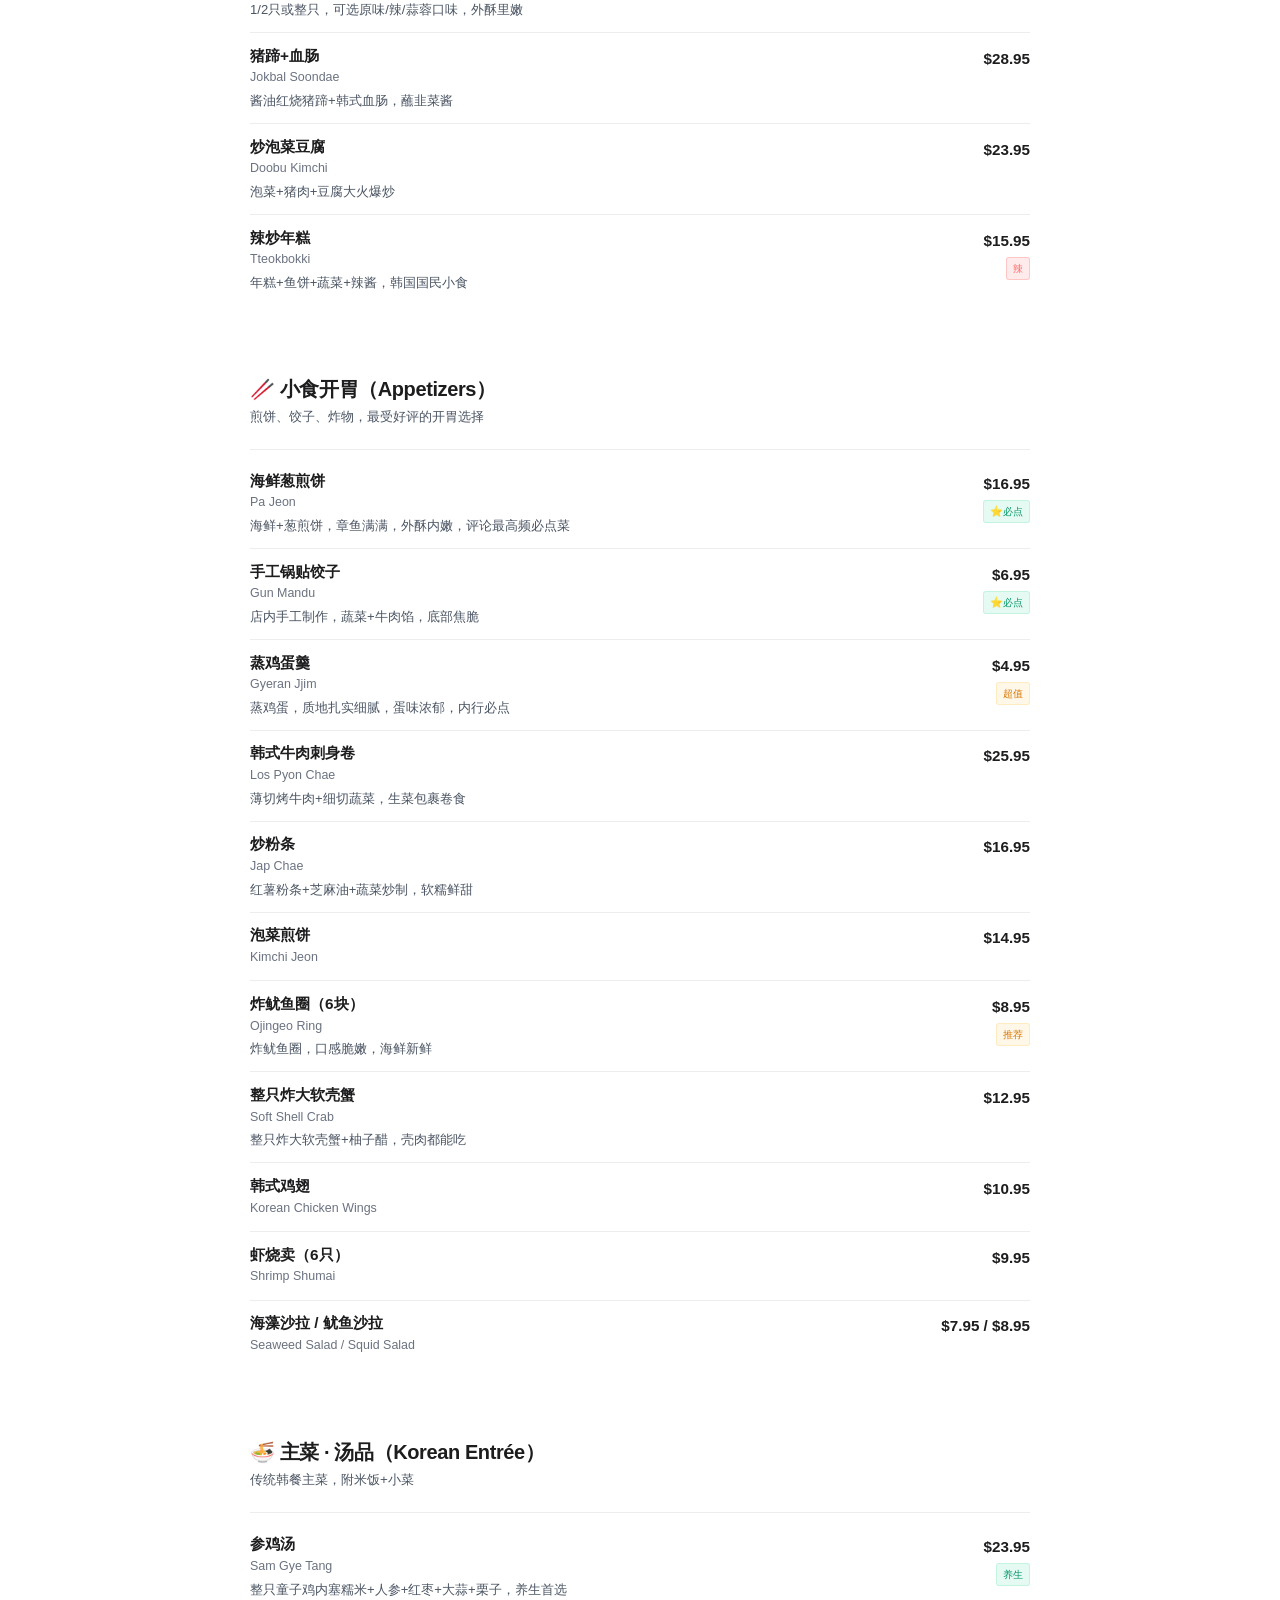
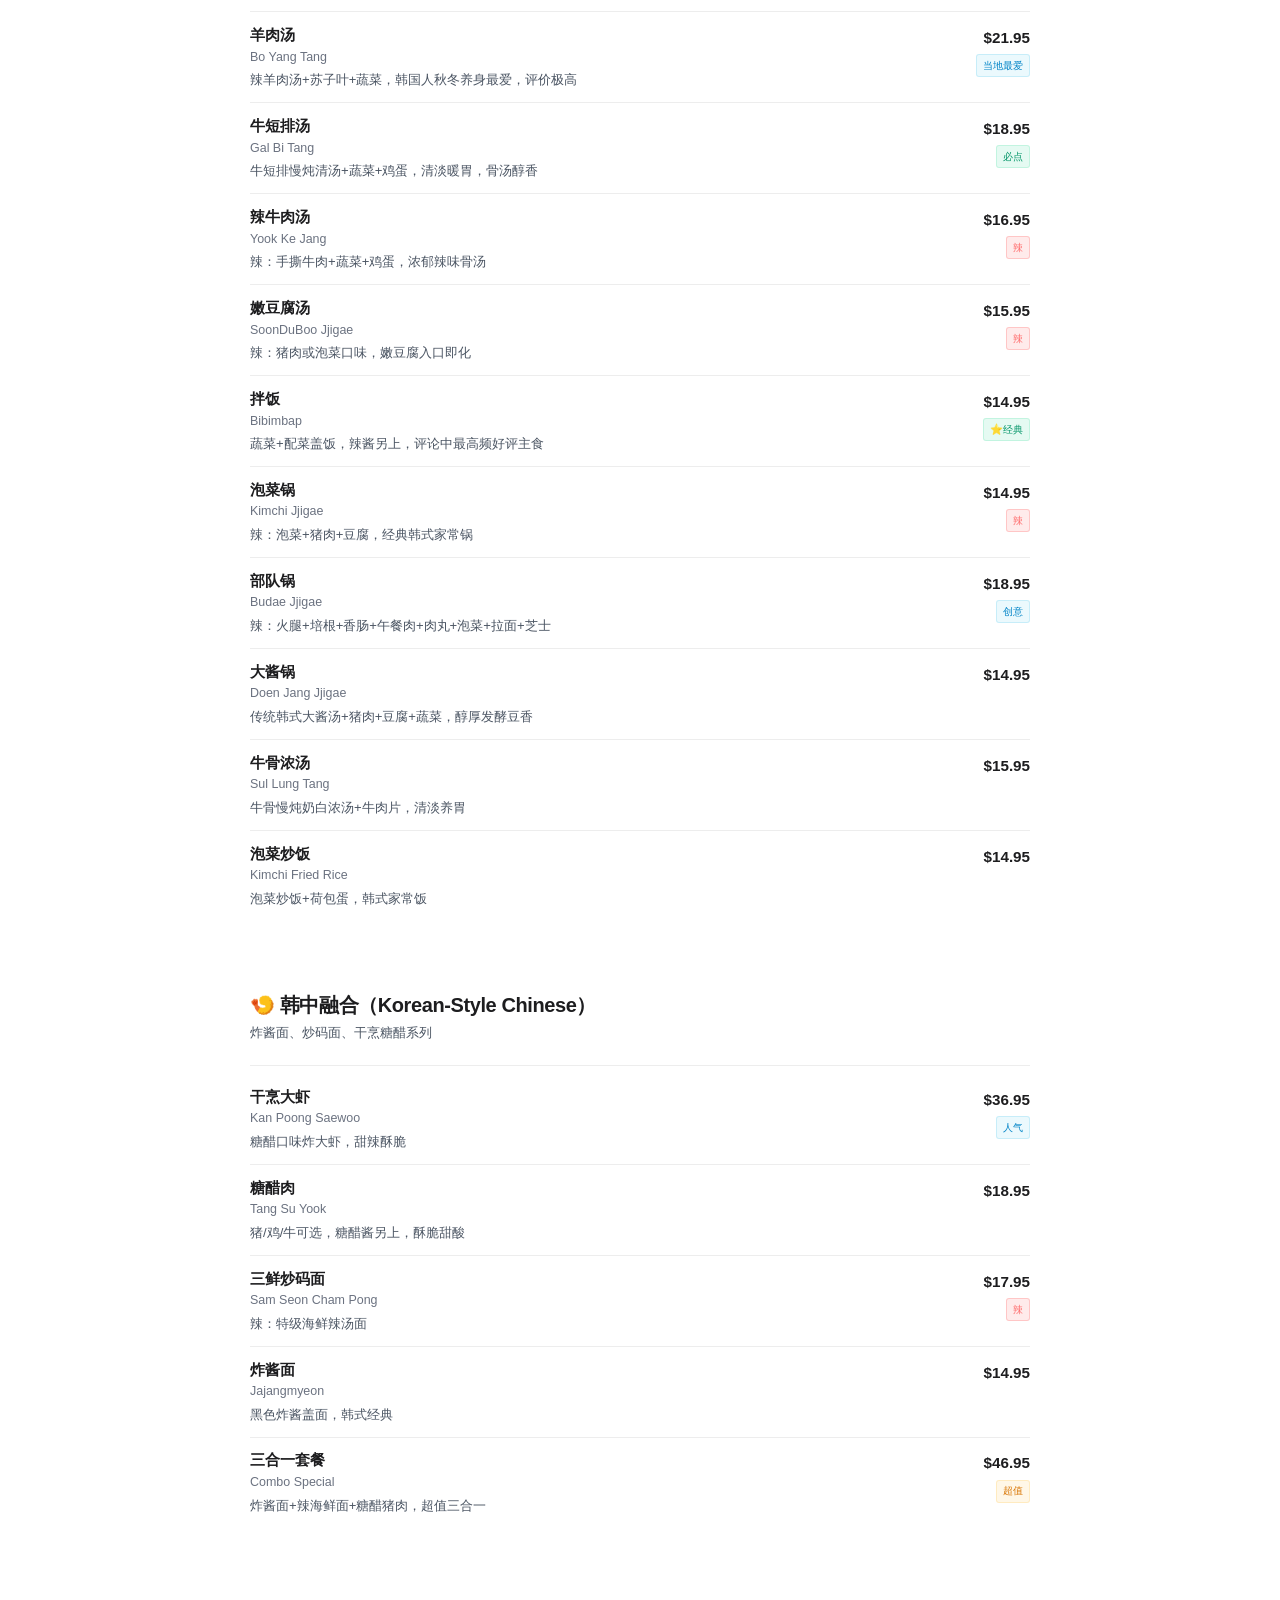
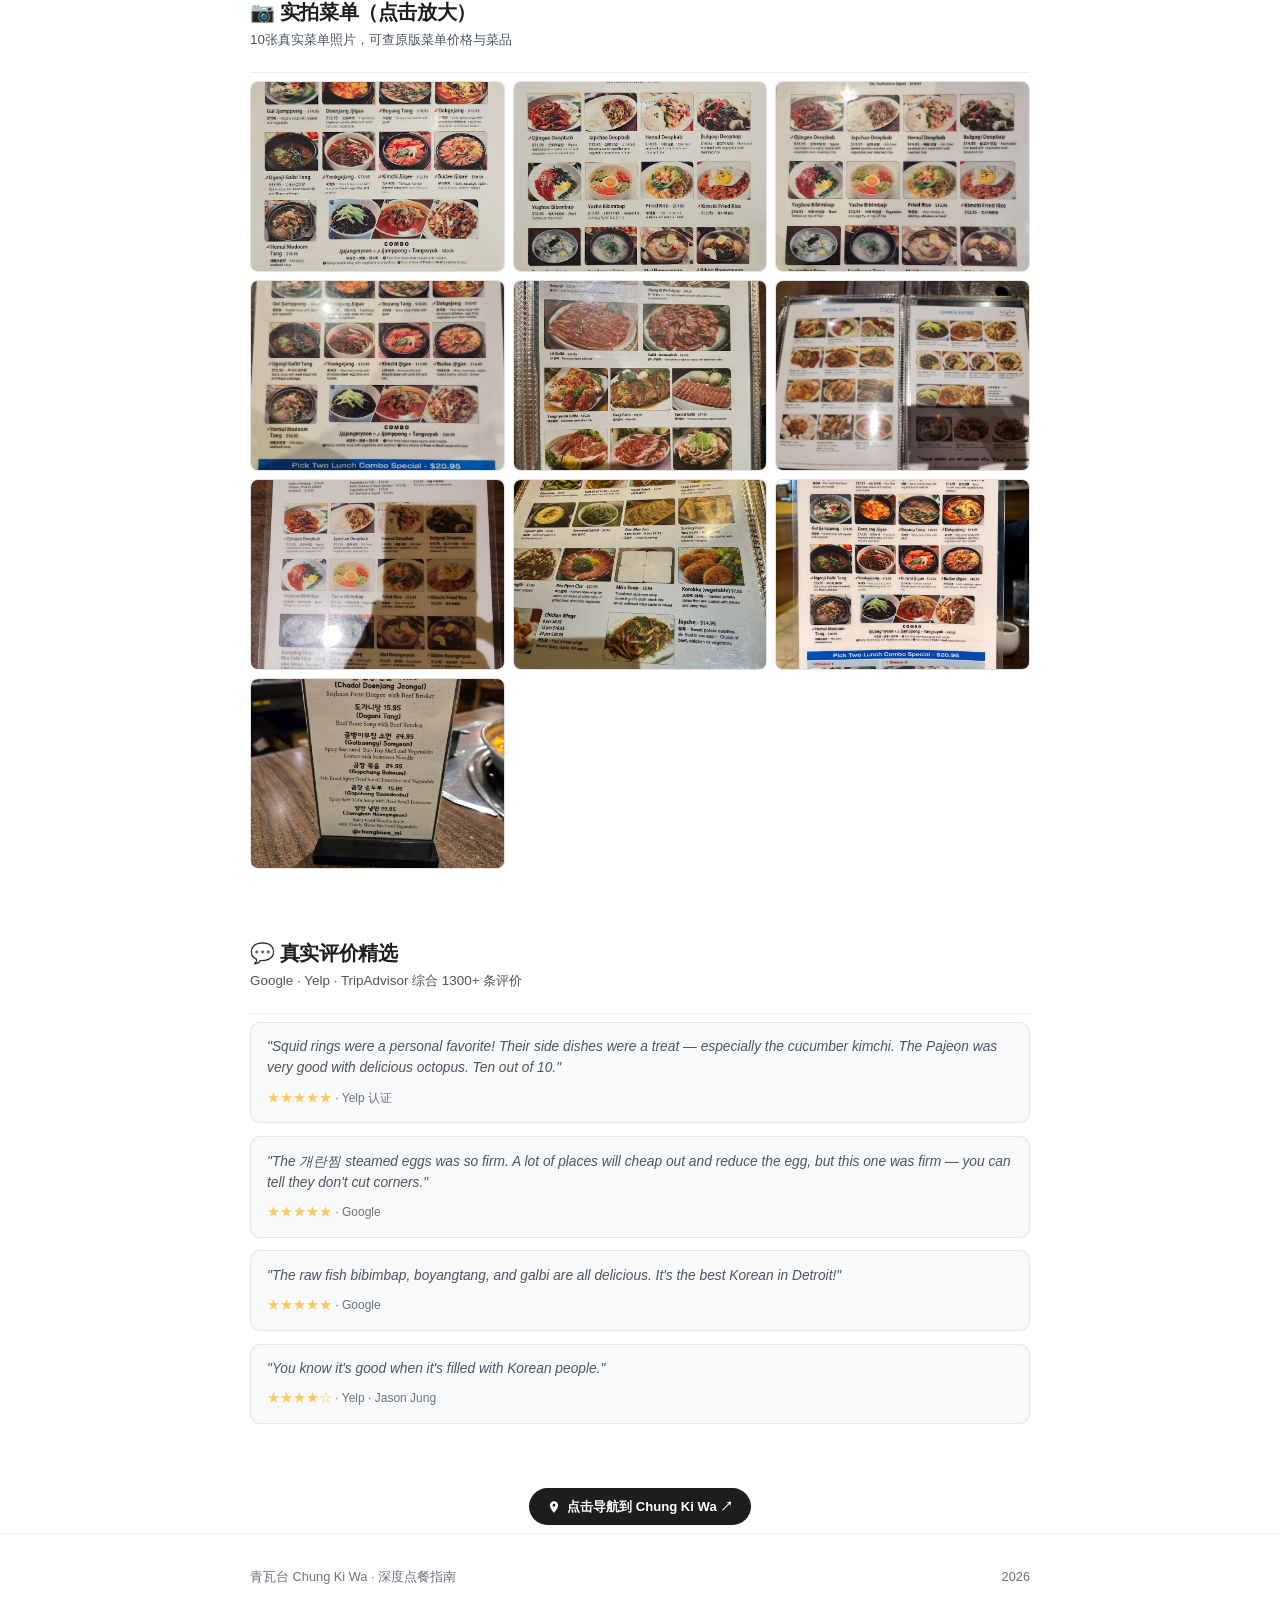
==== commit 60681568: "style(ui): standardize universal top navigation across all artifacts matching TokNotch" ====
--- a/chung-ki-wa/index.html
+++ b/chung-ki-wa/index.html
@@ -24,38 +24,8 @@
     a { color: inherit; text-decoration: none; }
     .shell { max-width: 820px; margin: 0 auto; padding: 0 1.25rem; }
 
-    /* Top Nav */
-    nav.top-nav {
-      position: sticky; top: 0; z-index: 60;
-      background: var(--nav-bg);
-      backdrop-filter: saturate(180%) blur(20px);
-      -webkit-backdrop-filter: saturate(180%) blur(20px);
-      border-bottom: 1px solid var(--hairline);
-      height: 50px;
-    }
-    .nav-inner { height: 100%; display: flex; align-items: center; justify-content: space-between; gap: 0.75rem; }
-    .back-link { display: inline-flex; align-items: center; gap: 0.45rem; font-size: 0.85rem; color: var(--text-dim); transition: color 0.15s; white-space: nowrap; }
-    .back-link:hover { color: var(--text); }
-    .nav-actions { display: flex; align-items: center; gap: 0.65rem; }
-    .nav-badge { font-size: 0.78rem; color: var(--text-faint); white-space: nowrap; }
-
-    /* Hero */
-    .hero { position: relative; width: 100%; height: min(56vw, 360px); overflow: hidden; background: #050505; }
-    .hero img { width: 100%; height: 100%; object-fit: cover; display: block; opacity: 0.85; }
-    .hero-overlay {
-      position: absolute; bottom: 0; left: 0; right: 0;
-      padding: 1.5rem 1.25rem 1.25rem;
-      background: linear-gradient(to top, rgba(0,0,0,0.85) 0%, transparent 100%);
-    }
-    .hero-title { font-size: clamp(1.4rem, 5vw, 2.1rem); font-weight: 700; letter-spacing: -0.025em; color: #fff; line-height: 1.15; }
-    .hero-sub { font-size: 0.88rem; color: rgba(255,255,255,0.72); margin-top: 0.3rem; }
-    .hero-badges { display: flex; flex-wrap: wrap; gap: 0.4rem; margin-top: 0.7rem; }
-    .badge { display: inline-flex; align-items: center; gap: 0.3rem; background: rgba(255,255,255,0.12); backdrop-filter: blur(8px); -webkit-backdrop-filter: blur(8px); border: 1px solid rgba(255,255,255,0.2); border-radius: 20px; font-size: 0.75rem; color: rgba(255,255,255,0.9); padding: 0.28rem 0.65rem; white-space: nowrap; }
-    .badge.green { background: rgba(112,227,181,0.2); border-color: rgba(112,227,181,0.35); color: #70e3b5; }
-    .badge.amber { background: rgba(255,200,92,0.2); border-color: rgba(255,200,92,0.35); color: #ffc85c; }
-
     /* Tab Bar */
-    .tab-bar { position: sticky; top: 50px; z-index: 50; background: var(--anchor-bar-bg); backdrop-filter: saturate(180%) blur(16px); -webkit-backdrop-filter: saturate(180%) blur(16px); border-bottom: 1px solid var(--hairline); padding: 0.55rem 0; }
+    .tab-bar { position: sticky; top: 54px; z-index: 50; background: var(--anchor-bar-bg); backdrop-filter: saturate(180%) blur(16px); -webkit-backdrop-filter: saturate(180%) blur(16px); border-bottom: 1px solid var(--hairline); padding: 0.55rem 0; }
     .tab-scroll { display: flex; gap: 0.4rem; overflow-x: auto; padding: 0 1.25rem; scroll-snap-type: x mandatory; -ms-overflow-style: none; scrollbar-width: none; }
     .tab-scroll::-webkit-scrollbar { display: none; }
     .tab-btn { display: inline-flex; align-items: center; justify-content: center; height: 32px; padding: 4px 12px 6px; white-space: nowrap; font-size: 0.8rem; font-weight: 500; border-radius: 20px; border: 1px solid var(--stroke); background: var(--anchor-pill-bg); color: var(--text-dim); cursor: pointer; transition: all 0.18s; scroll-snap-align: start; line-height: 1; }
@@ -146,11 +116,17 @@
 </head>
 <body>
 
+  <!-- Top Nav (Unified TokNotch Standard) -->
   <nav class="top-nav">
     <div class="shell nav-inner">
-      <a href="../" class="back-link">← Reff / Artifacts</a>
-      <div class="nav-actions">
-        <span class="nav-badge">청기와 · 点餐指南</span>
+      <a href="../index.html" class="back-link">
+        <svg viewBox="0 0 24 24" fill="none" stroke="currentColor">
+          <path stroke-linecap="round" stroke-linejoin="round" d="M10.5 19.5L3 12m0 0l7.5-7.5M3 12h18"/>
+        </svg>
+        <span>返回 Artifacts 中心</span>
+      </a>
+      <div class="nav-right">
+        <span class="nav-tag">청기와 · 点餐决策指南</span>
         <button class="theme-toggle" aria-label="切换深浅主题"></button>
       </div>
     </div>
--- a/shared/theme.css
+++ b/shared/theme.css
@@ -12,8 +12,8 @@
   --hairline: rgba(255, 255, 255, 0.06);
 
   --text: #f5f5f7;
-  --text-dim: rgba(245, 245, 247, 0.68);
-  --text-faint: rgba(245, 245, 247, 0.42);
+  --text-dim: rgba(245, 245, 247, 0.72);
+  --text-faint: rgba(245, 245, 247, 0.48);
 
   --btn-bg: #f5f5f7;
   --btn-text: #000000;
@@ -25,11 +25,53 @@
   --accent: #5cc8ec;
   --green: #70e3b5;
   --amber: #ffc85c;
-  --tip-bg: rgba(255, 200, 92, 0.04);
+  --tip-bg: rgba(255, 200, 92, 0.05);
   --tip-border: var(--amber);
 
   --nav-bg: rgba(0, 0, 0, 0.85);
   --anchor-bar-bg: rgba(0, 0, 0, 0.92);
+
+  /* High-Contrast Badge / Pill Tokens (Dark Baseline) */
+  --pill-emerald-bg: rgba(5, 150, 105, 0.22);
+  --pill-emerald-text: #6ee7b7;
+  --pill-emerald-border: rgba(52, 211, 153, 0.45);
+
+  --pill-blue-bg: rgba(2, 132, 199, 0.22);
+  --pill-blue-text: #7dd3fc;
+  --pill-blue-border: rgba(56, 189, 248, 0.45);
+
+  --pill-purple-bg: rgba(147, 51, 234, 0.22);
+  --pill-purple-text: #d8b4fe;
+  --pill-purple-border: rgba(192, 132, 252, 0.45);
+
+  --pill-amber-bg: rgba(217, 119, 6, 0.22);
+  --pill-amber-text: #fde047;
+  --pill-amber-border: rgba(251, 191, 36, 0.45);
+
+  --pill-red-bg: rgba(225, 29, 72, 0.22);
+  --pill-red-text: #fda4af;
+  --pill-red-border: rgba(251, 113, 133, 0.45);
+
+  --pill-neutral-bg: rgba(255, 255, 255, 0.08);
+  --pill-neutral-text: #f4f4f5;
+  --pill-neutral-border: rgba(255, 255, 255, 0.18);
+
+  /* High-Contrast Metrics & Risk Tokens (Dark Baseline) */
+  --metric-label: #a1a1aa;
+  --metric-val: #f4f4f5;
+  --risk-bg: rgba(225, 29, 72, 0.08);
+  --risk-border: rgba(225, 29, 72, 0.35);
+  --risk-title: #fb7185;
+  --risk-text: #f4f4f5;
+
+  /* Filter Button Tokens (Dark Baseline) */
+  --filter-btn-bg: #18181b;
+  --filter-btn-text: #e4e4e7;
+  --filter-btn-border: #3f3f46;
+  --filter-btn-hover-bg: #27272a;
+  --filter-btn-hover-text: #ffffff;
+  --filter-btn-active-bg: #ffffff;
+  --filter-btn-active-text: #09090b;
 
   --font: -apple-system, BlinkMacSystemFont, "SF Pro Display", "SF Pro Text", "PingFang SC", "Hiragino Sans GB", "Microsoft YaHei", sans-serif;
 }
@@ -47,8 +89,8 @@
     --hairline: rgba(0, 0, 0, 0.07);
 
     --text: #1d1d1f;
-    --text-dim: #515154;
-    --text-faint: #86868b;
+    --text-dim: #4b5563;
+    --text-faint: #6b7280;
 
     --btn-bg: #1d1d1f;
     --btn-text: #ffffff;
@@ -57,14 +99,56 @@
     --anchor-pill-active-bg: #1d1d1f;
     --anchor-pill-active-text: #ffffff;
 
-    --accent: #0077b6;
-    --green: #0e8a5b;
-    --amber: #b06000;
-    --tip-bg: rgba(176, 96, 0, 0.05);
-    --tip-border: #b06000;
-
-    --nav-bg: rgba(255, 255, 255, 0.85);
-    --anchor-bar-bg: rgba(255, 255, 255, 0.92);
+    --accent: #0284c7;
+    --green: #059669;
+    --amber: #d97706;
+    --tip-bg: rgba(217, 119, 6, 0.06);
+    --tip-border: #d97706;
+
+    --nav-bg: rgba(255, 255, 255, 0.88);
+    --anchor-bar-bg: rgba(255, 255, 255, 0.94);
+
+    /* High-Contrast Badge / Pill Tokens (Light Mode - WCAG AAA > 7:1) */
+    --pill-emerald-bg: #ecfdf5;
+    --pill-emerald-text: #065f46;
+    --pill-emerald-border: #a7f3d0;
+
+    --pill-blue-bg: #f0f9ff;
+    --pill-blue-text: #0369a1;
+    --pill-blue-border: #bae6fd;
+
+    --pill-purple-bg: #faf5ff;
+    --pill-purple-text: #6b21a8;
+    --pill-purple-border: #e9d5ff;
+
+    --pill-amber-bg: #fffbeb;
+    --pill-amber-text: #92400e;
+    --pill-amber-border: #fde68a;
+
+    --pill-red-bg: #fff1f2;
+    --pill-red-text: #9f1239;
+    --pill-red-border: #fecdd3;
+
+    --pill-neutral-bg: #f4f4f5;
+    --pill-neutral-text: #27272a;
+    --pill-neutral-border: #d4d4d8;
+
+    /* High-Contrast Metrics & Risk Tokens (Light Mode) */
+    --metric-label: #4b5563;
+    --metric-val: #09090b;
+    --risk-bg: #fff1f2;
+    --risk-border: #fecdd3;
+    --risk-title: #9f1239;
+    --risk-text: #374151;
+
+    /* Filter Button Tokens (Light Mode) */
+    --filter-btn-bg: #f4f4f5;
+    --filter-btn-text: #27272a;
+    --filter-btn-border: #d4d4d8;
+    --filter-btn-hover-bg: #e4e4e7;
+    --filter-btn-hover-text: #09090b;
+    --filter-btn-active-bg: #09090b;
+    --filter-btn-active-text: #ffffff;
   }
 }
 
@@ -81,8 +165,8 @@
     --hairline: rgba(255, 255, 255, 0.06);
 
     --text: #f5f5f7;
-    --text-dim: rgba(245, 245, 247, 0.68);
-    --text-faint: rgba(245, 245, 247, 0.42);
+    --text-dim: rgba(245, 245, 247, 0.72);
+    --text-faint: rgba(245, 245, 247, 0.48);
 
     --btn-bg: #f5f5f7;
     --btn-text: #000000;
@@ -94,11 +178,50 @@
     --accent: #5cc8ec;
     --green: #70e3b5;
     --amber: #ffc85c;
-    --tip-bg: rgba(255, 200, 92, 0.04);
+    --tip-bg: rgba(255, 200, 92, 0.05);
     --tip-border: var(--amber);
 
     --nav-bg: rgba(0, 0, 0, 0.85);
     --anchor-bar-bg: rgba(0, 0, 0, 0.92);
+
+    --pill-emerald-bg: rgba(5, 150, 105, 0.22);
+    --pill-emerald-text: #6ee7b7;
+    --pill-emerald-border: rgba(52, 211, 153, 0.45);
+
+    --pill-blue-bg: rgba(2, 132, 199, 0.22);
+    --pill-blue-text: #7dd3fc;
+    --pill-blue-border: rgba(56, 189, 248, 0.45);
+
+    --pill-purple-bg: rgba(147, 51, 234, 0.22);
+    --pill-purple-text: #d8b4fe;
+    --pill-purple-border: rgba(192, 132, 252, 0.45);
+
+    --pill-amber-bg: rgba(217, 119, 6, 0.22);
+    --pill-amber-text: #fde047;
+    --pill-amber-border: rgba(251, 191, 36, 0.45);
+
+    --pill-red-bg: rgba(225, 29, 72, 0.22);
+    --pill-red-text: #fda4af;
+    --pill-red-border: rgba(251, 113, 133, 0.45);
+
+    --pill-neutral-bg: rgba(255, 255, 255, 0.08);
+    --pill-neutral-text: #f4f4f5;
+    --pill-neutral-border: rgba(255, 255, 255, 0.18);
+
+    --metric-label: #a1a1aa;
+    --metric-val: #f4f4f5;
+    --risk-bg: rgba(225, 29, 72, 0.08);
+    --risk-border: rgba(225, 29, 72, 0.35);
+    --risk-title: #fb7185;
+    --risk-text: #f4f4f5;
+
+    --filter-btn-bg: #18181b;
+    --filter-btn-text: #e4e4e7;
+    --filter-btn-border: #3f3f46;
+    --filter-btn-hover-bg: #27272a;
+    --filter-btn-hover-text: #ffffff;
+    --filter-btn-active-bg: #ffffff;
+    --filter-btn-active-text: #09090b;
   }
 }
 
@@ -114,8 +237,8 @@
   --hairline: rgba(0, 0, 0, 0.07);
 
   --text: #1d1d1f;
-  --text-dim: #515154;
-  --text-faint: #86868b;
+  --text-dim: #4b5563;
+  --text-faint: #6b7280;
 
   --btn-bg: #1d1d1f;
   --btn-text: #ffffff;
@@ -124,14 +247,53 @@
   --anchor-pill-active-bg: #1d1d1f;
   --anchor-pill-active-text: #ffffff;
 
-  --accent: #0077b6;
-  --green: #0e8a5b;
-  --amber: #b06000;
-  --tip-bg: rgba(176, 96, 0, 0.05);
-  --tip-border: #b06000;
-
-  --nav-bg: rgba(255, 255, 255, 0.85);
-  --anchor-bar-bg: rgba(255, 255, 255, 0.92);
+  --accent: #0284c7;
+  --green: #059669;
+  --amber: #d97706;
+  --tip-bg: rgba(217, 119, 6, 0.06);
+  --tip-border: #d97706;
+
+  --nav-bg: rgba(255, 255, 255, 0.88);
+  --anchor-bar-bg: rgba(255, 255, 255, 0.94);
+
+  --pill-emerald-bg: #ecfdf5;
+  --pill-emerald-text: #065f46;
+  --pill-emerald-border: #a7f3d0;
+
+  --pill-blue-bg: #f0f9ff;
+  --pill-blue-text: #0369a1;
+  --pill-blue-border: #bae6fd;
+
+  --pill-purple-bg: #faf5ff;
+  --pill-purple-text: #6b21a8;
+  --pill-purple-border: #e9d5ff;
+
+  --pill-amber-bg: #fffbeb;
+  --pill-amber-text: #92400e;
+  --pill-amber-border: #fde68a;
+
+  --pill-red-bg: #fff1f2;
+  --pill-red-text: #9f1239;
+  --pill-red-border: #fecdd3;
+
+  --pill-neutral-bg: #f4f4f5;
+  --pill-neutral-text: #27272a;
+  --pill-neutral-border: #d4d4d8;
+
+  --metric-label: #4b5563;
+  --metric-val: #09090b;
+  --risk-bg: #fff1f2;
+  --risk-border: #fecdd3;
+  --risk-title: #9f1239;
+  --risk-text: #374151;
+
+  --filter-btn-bg: #f4f4f5;
+  --filter-btn-text: #27272a;
+  --filter-btn-border: #d4d4d8;
+  --filter-btn-hover-bg: #e4e4e7;
+  --filter-btn-hover-text: #09090b;
+  --filter-btn-active-bg: #09090b;
+  --filter-btn-active-text: #ffffff;
 }
 
 /* 5. Manual Forced Dark Mode */
@@ -146,8 +308,8 @@
   --hairline: rgba(255, 255, 255, 0.06);
 
   --text: #f5f5f7;
-  --text-dim: rgba(245, 245, 247, 0.68);
-  --text-faint: rgba(245, 245, 247, 0.42);
+  --text-dim: rgba(245, 245, 247, 0.72);
+  --text-faint: rgba(245, 245, 247, 0.48);
 
   --btn-bg: #f5f5f7;
   --btn-text: #000000;
@@ -159,38 +321,188 @@
   --accent: #5cc8ec;
   --green: #70e3b5;
   --amber: #ffc85c;
-  --tip-bg: rgba(255, 200, 92, 0.04);
+  --tip-bg: rgba(255, 200, 92, 0.05);
   --tip-border: var(--amber);
 
   --nav-bg: rgba(0, 0, 0, 0.85);
   --anchor-bar-bg: rgba(0, 0, 0, 0.92);
-}
-
-/* Shared Toggle Button Styling */
-.theme-toggle {
+
+  --pill-emerald-bg: rgba(5, 150, 105, 0.22);
+  --pill-emerald-text: #6ee7b7;
+  --pill-emerald-border: rgba(52, 211, 153, 0.45);
+
+  --pill-blue-bg: rgba(2, 132, 199, 0.22);
+  --pill-blue-text: #7dd3fc;
+  --pill-blue-border: rgba(56, 189, 248, 0.45);
+
+  --pill-purple-bg: rgba(147, 51, 234, 0.22);
+  --pill-purple-text: #d8b4fe;
+  --pill-purple-border: rgba(192, 132, 252, 0.45);
+
+  --pill-amber-bg: rgba(217, 119, 6, 0.22);
+  --pill-amber-text: #fde047;
+  --pill-amber-border: rgba(251, 191, 36, 0.45);
+
+  --pill-red-bg: rgba(225, 29, 72, 0.22);
+  --pill-red-text: #fda4af;
+  --pill-red-border: rgba(251, 113, 133, 0.45);
+
+  --pill-neutral-bg: rgba(255, 255, 255, 0.08);
+  --pill-neutral-text: #f4f4f5;
+  --pill-neutral-border: rgba(255, 255, 255, 0.18);
+
+  --metric-label: #a1a1aa;
+  --metric-val: #f4f4f5;
+  --risk-bg: rgba(225, 29, 72, 0.08);
+  --risk-border: rgba(225, 29, 72, 0.35);
+  --risk-title: #fb7185;
+  --risk-text: #f4f4f5;
+
+  --filter-btn-bg: #18181b;
+  --filter-btn-text: #e4e4e7;
+  --filter-btn-border: #3f3f46;
+  --filter-btn-hover-bg: #27272a;
+  --filter-btn-hover-text: #ffffff;
+  --filter-btn-active-bg: #ffffff;
+  --filter-btn-active-text: #09090b;
+}
+
+/* 6. Universal High-Contrast Badge / Pill Components ("气泡") */
+.pill {
+  display: inline-flex;
+  align-items: center;
+  gap: 0.35rem;
+  font-size: 0.76rem;
+  font-weight: 600;
+  line-height: 1.25;
+  padding: 0.28rem 0.65rem;
+  border-radius: 999px;
+  letter-spacing: 0.015em;
+  border-width: 1px;
+  border-style: solid;
+  transition: all 0.2s ease;
+}
+
+.pill-emerald {
+  background: var(--pill-emerald-bg);
+  color: var(--pill-emerald-text);
+  border-color: var(--pill-emerald-border);
+}
+
+.pill-blue {
+  background: var(--pill-blue-bg);
+  color: var(--pill-blue-text);
+  border-color: var(--pill-blue-border);
+}
+
+.pill-purple {
+  background: var(--pill-purple-bg);
+  color: var(--pill-purple-text);
+  border-color: var(--pill-purple-border);
+}
+
+.pill-amber {
+  background: var(--pill-amber-bg);
+  color: var(--pill-amber-text);
+  border-color: var(--pill-amber-border);
+}
+
+.pill-red {
+  background: var(--pill-red-bg);
+  color: var(--pill-red-text);
+  border-color: var(--pill-red-border);
+}
+
+.pill-neutral {
+  background: var(--pill-neutral-bg);
+  color: var(--pill-neutral-text);
+  border-color: var(--pill-neutral-border);
+}
+
+/* 7. Universal Canonical Top Navigation & Theme Toggle (Standardized from TokNotch) */
+nav.top-nav {
+  position: sticky;
+  top: 0;
+  z-index: 60;
+  background: var(--nav-bg);
+  backdrop-filter: saturate(180%) blur(20px);
+  -webkit-backdrop-filter: saturate(180%) blur(20px);
+  border-bottom: 1px solid var(--hairline);
+  height: 54px;
+}
+
+.nav-inner {
+  height: 100%;
+  display: flex;
+  align-items: center;
+  justify-content: space-between;
+  gap: 1rem;
+}
+
+.back-link {
+  display: inline-flex;
+  align-items: center;
+  gap: 0.45rem;
+  font-size: 0.86rem;
+  color: var(--text-dim);
+  transition: color 0.15s ease;
+  text-decoration: none;
+}
+
+.back-link:hover {
+  color: var(--text);
+}
+
+.back-link svg {
+  width: 15px;
+  height: 15px;
+  stroke-width: 2.2;
+  display: block;
+}
+
+.nav-right {
+  display: flex;
+  align-items: center;
+  gap: 0.75rem;
+}
+
+.nav-tag {
+  font-size: 0.75rem;
+  font-weight: 500;
+  letter-spacing: 0.02em;
+  padding: 0.22rem 0.6rem;
+  border-radius: 999px;
   background: var(--surface);
   border: 1px solid var(--stroke);
+  color: var(--text-dim);
+  white-space: nowrap;
+}
+
+.theme-toggle {
+  width: 32px;
+  height: 32px;
+  border-radius: 50%;
+  border: 1px solid var(--stroke);
+  background: var(--surface);
   color: var(--text);
-  cursor: pointer;
-  width: 34px;
-  height: 34px;
-  border-radius: 8px;
   display: inline-flex;
   align-items: center;
   justify-content: center;
-  transition: border-color 0.2s ease, background-color 0.2s ease, color 0.2s ease;
+  cursor: pointer;
+  transition: background 0.15s ease, border-color 0.15s ease, color 0.15s ease;
   padding: 0;
   flex-shrink: 0;
 }
 
 .theme-toggle:hover {
+  background: var(--card-hover);
   border-color: var(--stroke-hover);
   color: var(--accent);
 }
 
 .theme-toggle svg {
-  width: 17px;
-  height: 17px;
+  width: 16px;
+  height: 16px;
   fill: currentColor;
   display: block;
 }
